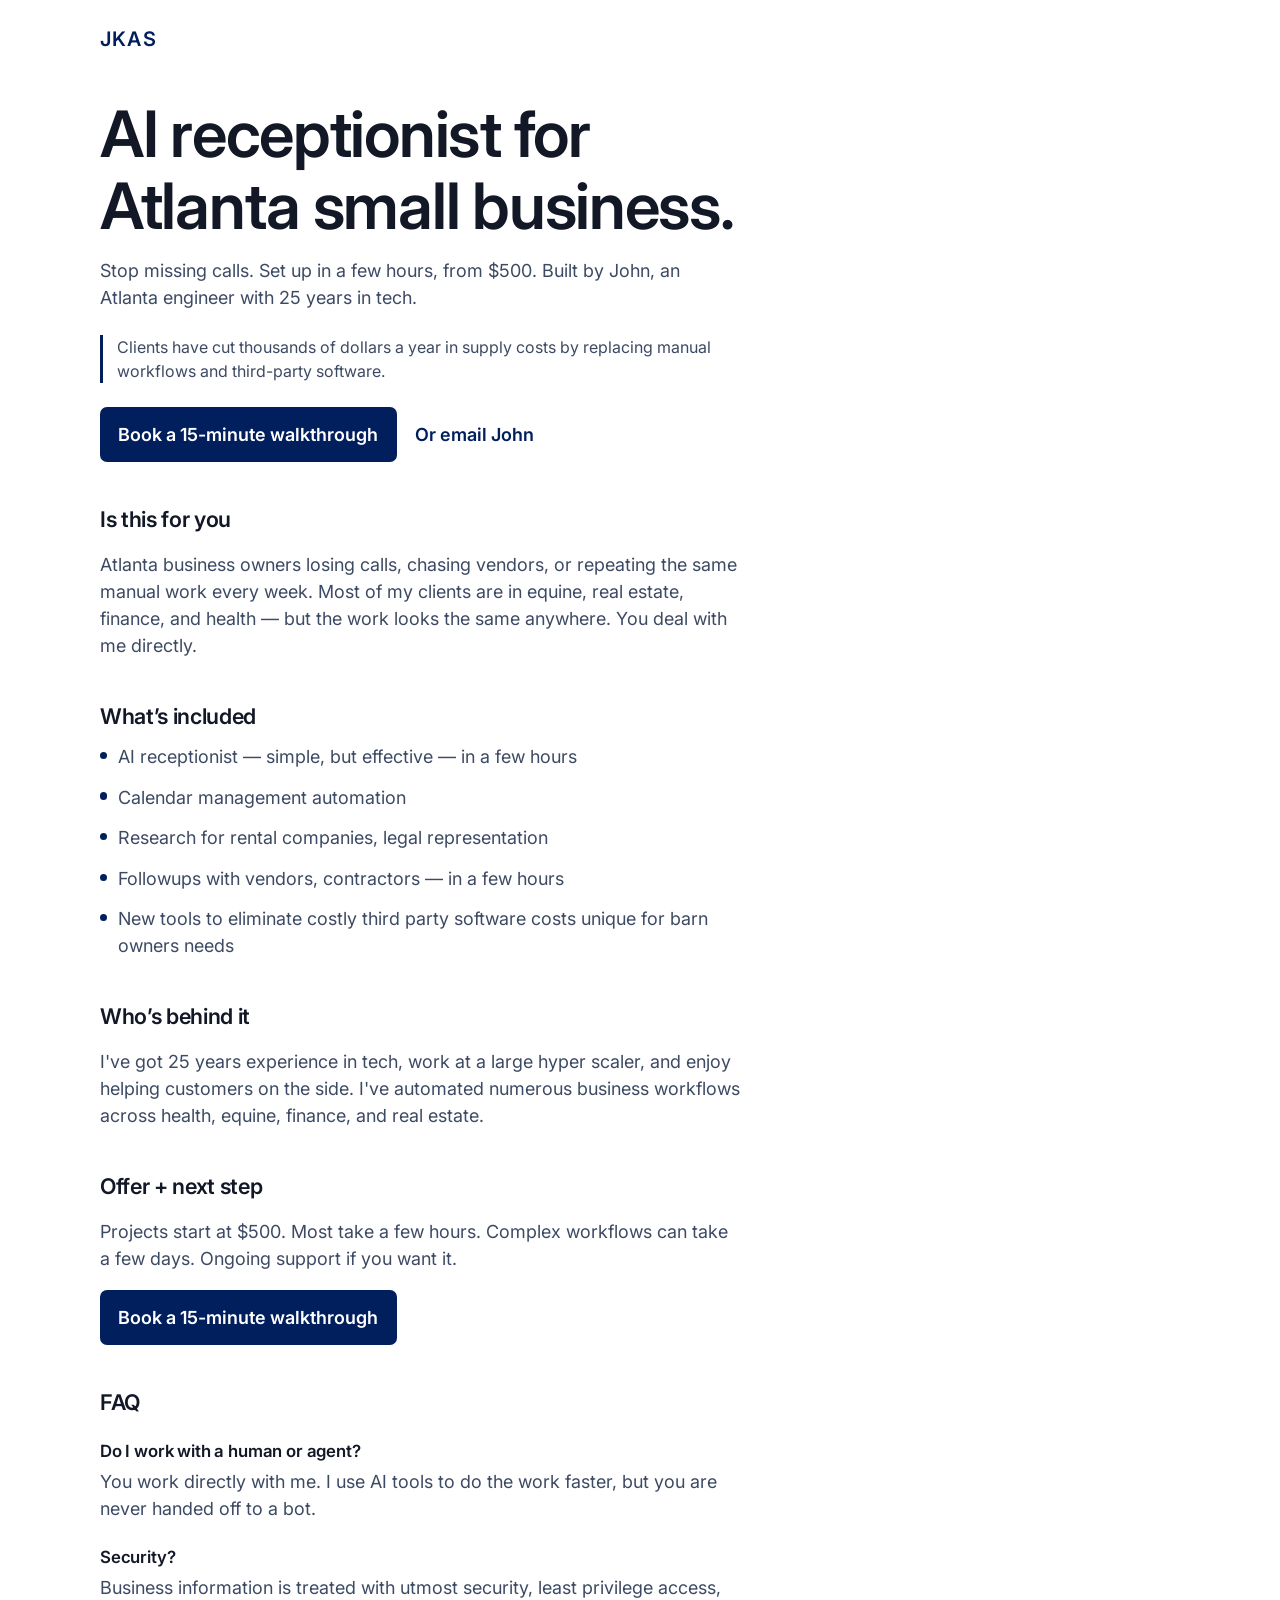
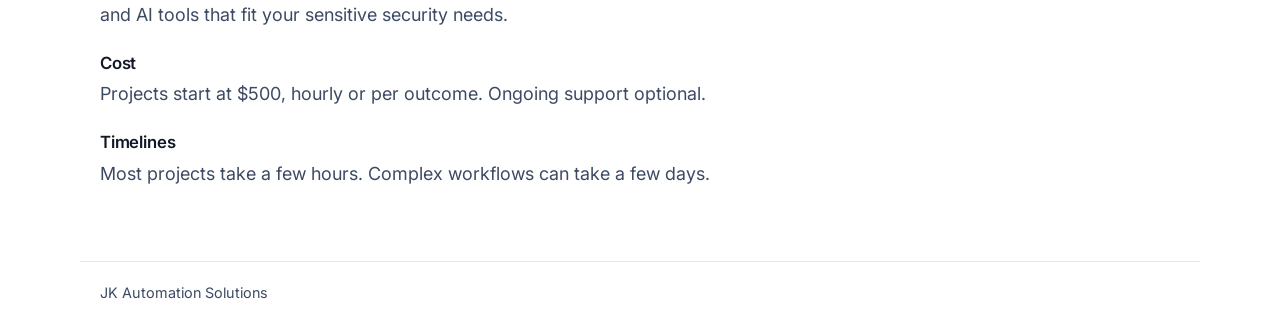
==== index.html @ fe2cad7c "Rewrite landing copy around AI receptionist for Atlanta Aligns the page with the Search - AI Recepti" ====
<!DOCTYPE html>
<html lang="en">
<head>
  <meta charset="utf-8">
  <meta name="viewport" content="width=device-width, initial-scale=1">
  <title>AI receptionist for Atlanta small business | JK Automation Solutions</title>
  <meta name="description" content="Stop missing calls. Set up in a few hours, from $500. Built by John, an Atlanta engineer with 25 years in tech.">
  <meta name="robots" content="index, follow">
  <link rel="canonical" href="https://www.jkautomationsolutions.com/">
  <meta property="og:type" content="website">
  <meta property="og:site_name" content="JK Automation Solutions">
  <meta property="og:title" content="AI receptionist for Atlanta small business | JK Automation Solutions">
  <meta property="og:description" content="Stop missing calls. Set up in a few hours, from $500. Built by John, an Atlanta engineer with 25 years in tech.">
  <meta property="og:url" content="https://www.jkautomationsolutions.com/">
  <meta name="twitter:card" content="summary">
  <meta name="twitter:title" content="AI receptionist for Atlanta small business | JK Automation Solutions">
  <meta name="twitter:description" content="Stop missing calls. Set up in a few hours, from $500. Built by John, an Atlanta engineer with 25 years in tech.">
  <link rel="icon" href="jkas.svg">
  <link rel="preconnect" href="https://fonts.googleapis.com">
  <link rel="preconnect" href="https://fonts.gstatic.com" crossorigin>
  <link href="https://fonts.googleapis.com/css2?family=Inter:wght@400;600&display=swap" rel="stylesheet">
  <script type="application/ld+json">
  {
    "@context": "https://schema.org",
    "@type": "ProfessionalService",
    "@id": "https://www.jkautomationsolutions.com/#business",
    "name": "JK Automation Solutions",
    "url": "https://www.jkautomationsolutions.com/",
    "email": "john@jkautomationsolutions.com",
    "description": "Stop missing calls. Set up in a few hours, from $500. Built by John, an Atlanta engineer with 25 years in tech.",
    "potentialAction": {
      "@type": "ReserveAction",
      "name": "Book a 15-minute walkthrough",
      "target": "https://www.jkautomationsolutions.com/book/"
    }
  }
  </script>
  <link rel="stylesheet" href="styles.css">
  <!-- Google tag (gtag.js) AW-18446712626 + G-NCH603HL9H -->
  <script async src="https://www.googletagmanager.com/gtag/js?id=AW-18446712626"></script>
  <script>
    window.dataLayer = window.dataLayer || [];
    function gtag(){dataLayer.push(arguments);}
    gtag('js', new Date());
    gtag('config', 'AW-18446712626');
    gtag('config', 'G-NCH603HL9H');
    // Page load only configs Ads + GA4. The booking conversion fires on
    // /book/ after the form is completed, never on a CTA click here.
  </script>
  <!-- Vercel Web Analytics -->
  <script>
    window.va = window.va || function () { (window.vaq = window.vaq || []).push(arguments); };
  </script>
  <script defer src="/_vercel/insights/script.js"></script>
</head>
<body>
  <header class="wrap">
    <a class="brand" href="/">JKAS</a>
  </header>

  <main class="wrap">
    <section class="hero">
      <h1>AI receptionist for Atlanta small business.</h1>
      <p class="lede">Stop missing calls. Set up in a few hours, from $500. Built by John, an Atlanta engineer with 25 years in tech.</p>
      <p class="proof">Clients have cut thousands of dollars a year in supply costs by replacing manual workflows and third-party software.</p>
      <p class="actions">
        <a class="btn" data-track="book_walkthrough" data-placement="hero" href="/book/">Book a 15-minute walkthrough</a>
        <a class="mail" data-track="email_john" data-placement="hero" href="mailto:john@jkautomationsolutions.com">Or email John</a>
      </p>
    </section>

    <section>
      <h2>Is this for you</h2>
      <p>Atlanta business owners losing calls, chasing vendors, or repeating the same manual work every week. Most of my clients are in equine, real estate, finance, and health — but the work looks the same anywhere. You deal with me directly.</p>
    </section>

    <section>
      <h2>What’s included</h2>
      <ul>
        <li>AI receptionist — simple, but effective — in a few hours</li>
        <li>Calendar management automation</li>
        <li>Research for rental companies, legal representation</li>
        <li>Followups with vendors, contractors — in a few hours</li>
        <li>New tools to eliminate costly third party software costs unique for barn owners needs</li>
      </ul>
    </section>

    <section>
      <h2>Who’s behind it</h2>
      <p>I've got 25 years experience in tech, work at a large hyper scaler, and enjoy helping customers on the side. I've automated numerous business workflows across health, equine, finance, and real estate.</p>
    </section>

    <section>
      <h2>Offer + next step</h2>
      <p>Projects start at $500. Most take a few hours. Complex workflows can take a few days. Ongoing support if you want it.</p>
      <p class="actions">
        <a class="btn" data-track="book_walkthrough" data-placement="bottom" href="/book/">Book a 15-minute walkthrough</a>
      </p>
    </section>

    <section class="faq">
      <h2>FAQ</h2>
      <h3>Do I work with a human or agent?</h3>
      <p>You work directly with me. I use AI tools to do the work faster, but you are never handed off to a bot.</p>
      <h3>Security?</h3>
      <p>Business information is treated with utmost security, least privilege access, and AI tools that fit your sensitive security needs.</p>
      <h3>Cost</h3>
      <p>Projects start at $500, hourly or per outcome. Ongoing support optional.</p>
      <h3>Timelines</h3>
      <p>Most projects take a few hours. Complex workflows can take a few days.</p>
    </section>
  </main>

  <footer class="wrap">
    <p>JK Automation Solutions</p>
  </footer>
  <script src="/track.js"></script>
</body>
</html>
---- styles.css ----
:root {
  --page: #ffffff;
  --ink: #121826;
  --muted: #3d4a63;
  --navy: #001f5c;
  --navy-hover: #00153d;
  --btn-radius: 7px;
  --measure: 40rem;
  --hero: 70rem;
}

* { box-sizing: border-box; }

html, body {
  margin: 0;
  background: var(--page);
  color: var(--ink);
}

body {
  font-family: Inter, system-ui, -apple-system, "Segoe UI", sans-serif;
  font-size: 18px;
  font-weight: 400;
  line-height: 1.5;
  min-height: 100vh;
}

.wrap {
  max-width: var(--hero);
  margin: 0 auto;
  padding: 0 1.25rem;
}

header.wrap {
  display: flex;
  align-items: center;
  padding-top: 1.5rem;
}

.brand {
  display: inline-block;
  color: var(--navy);
  text-decoration: none;
  font-weight: 600;
  font-size: 1.25rem;
  letter-spacing: 0.06em;
}

main.wrap {
  padding-bottom: 3.5rem;
}

main section {
  max-width: var(--measure);
}

h1, h2, h3 {
  font-weight: 600;
  font-style: normal;
  color: var(--ink);
  letter-spacing: -0.02em;
}

h1 {
  font-size: clamp(2rem, 6vw, 4rem);
  line-height: 1.12;
  margin: 2.75rem 0 1rem;
}

h2 {
  font-size: 1.35rem;
  line-height: 1.25;
  margin: 2.75rem 0 0.75rem;
  letter-spacing: -0.015em;
}

h3 {
  font-size: 1.05rem;
  line-height: 1.35;
  margin: 1.5rem 0 0.35rem;
  letter-spacing: -0.01em;
}

.lede, main p, li {
  color: var(--muted);
}

.lede {
  font-size: 1.125rem;
  margin: 0 0 1.5rem;
}

.actions {
  display: flex;
  flex-wrap: wrap;
  align-items: center;
  gap: 0.85rem 1.15rem;
  margin: 0 0 0.25rem;
}

.btn {
  display: inline-block;
  background: var(--navy);
  color: #fff;
  font-weight: 600;
  text-decoration: none;
  padding: 0.85rem 1.15rem;
  border-radius: var(--btn-radius);
}

.btn:hover { background: var(--navy-hover); }

.mail {
  color: var(--navy);
  text-decoration: none;
  font-weight: 600;
}

.mail:hover { text-decoration: underline; }

ul {
  margin: 0;
  padding: 0;
  list-style: none;
}

li {
  padding-left: 1.1rem;
  position: relative;
  margin: 0.85rem 0;
}

li::before {
  content: "";
  position: absolute;
  left: 0;
  top: 0.55rem;
  width: 0.45rem;
  height: 0.45rem;
  border-radius: 50%;
  background: var(--navy);
}

.faq h3 + p { margin-top: 0; }

.form {
  max-width: 28rem;
  margin: 0 0 1rem;
}

.field {
  margin: 0 0 1.15rem;
}

.field label {
  display: block;
  font-weight: 600;
  color: var(--ink);
  font-size: 0.95rem;
  margin: 0 0 0.35rem;
}

.field .opt {
  font-weight: 400;
  color: var(--muted);
}

.field input,
.field textarea {
  width: 100%;
  font: inherit;
  font-size: 1rem;
  color: var(--ink);
  background: var(--page);
  padding: 0.7rem 0.8rem;
  border: 1px solid rgba(18, 24, 38, 0.25);
  border-radius: var(--btn-radius);
}

.field textarea { resize: vertical; }

.field input:focus-visible,
.field textarea:focus-visible {
  outline: 2px solid var(--navy);
  outline-offset: 1px;
  border-color: var(--navy);
}

.field input[aria-invalid="true"] { border-color: #b3261e; }

.err {
  color: #b3261e;
  font-size: 0.875rem;
  margin: 0.35rem 0 0;
}

button.btn {
  font: inherit;
  font-weight: 600;
  border: 0;
  cursor: pointer;
}

button.btn:disabled {
  opacity: 0.7;
  cursor: default;
}

.fineprint {
  font-size: 0.875rem;
  margin: 0.9rem 0 0;
}

footer a.mail { font-weight: 400; }

a:focus-visible {
  outline: 2px solid var(--navy);
  outline-offset: 3px;
}

footer.wrap {
  border-top: 1px solid rgba(18, 24, 38, 0.1);
  padding: 1.25rem;
  color: var(--muted);
  font-size: 0.9rem;
}

footer p {
  max-width: var(--measure);
  margin: 0;
}

@media (max-width: 40rem) {
  .actions { align-items: stretch; flex-direction: column; }
  .btn { text-align: center; }
}

.proof {
  border-left: 3px solid var(--navy);
  padding-left: 0.9rem;
  margin: 0 0 1.5rem;
  font-size: 1rem;
}
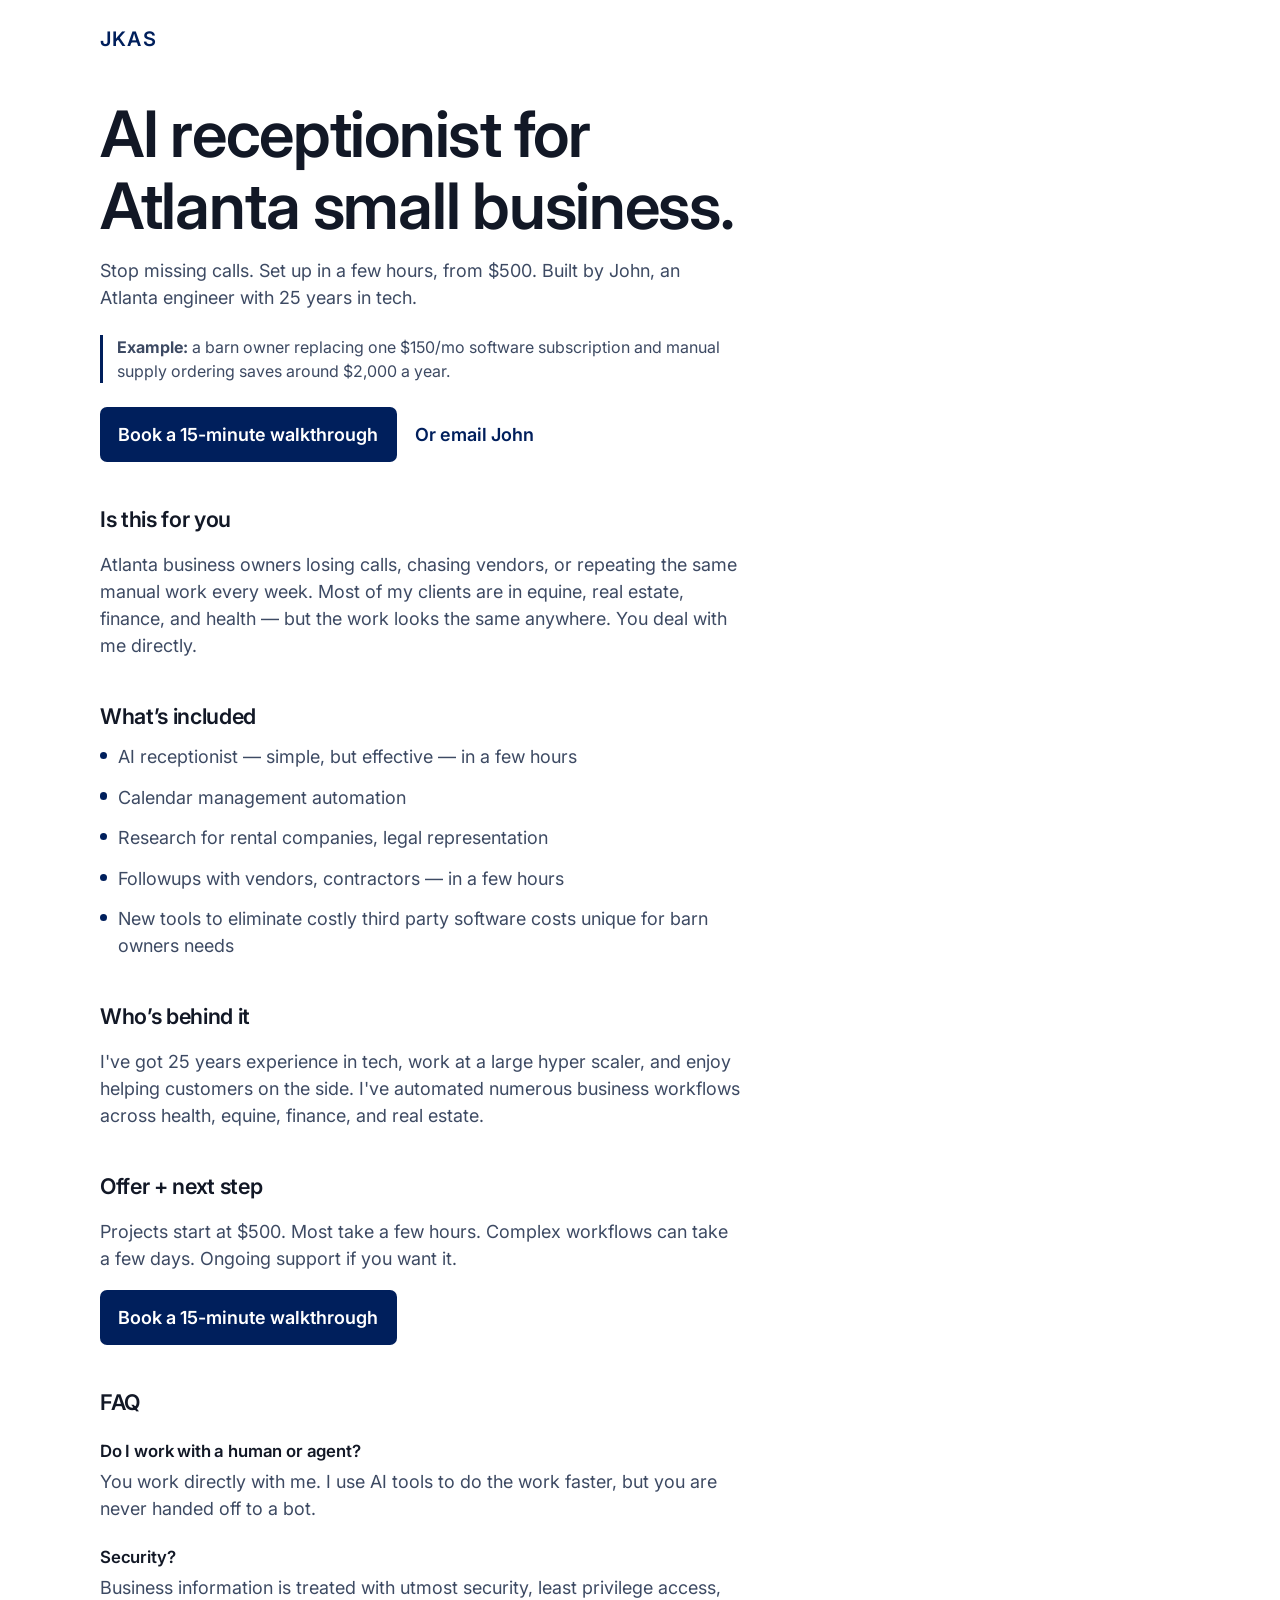
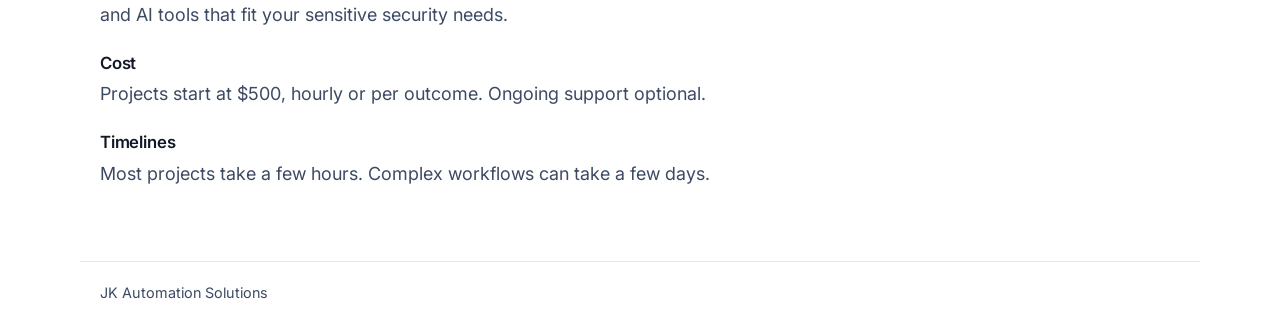
==== commit 072f1ee3: "Reframe the proof line as a labelled worked example The previous line asserted a client result we ha" ====
--- a/index.html
+++ b/index.html
@@ -62,7 +62,7 @@
     <section class="hero">
       <h1>AI receptionist for Atlanta small business.</h1>
       <p class="lede">Stop missing calls. Set up in a few hours, from $500. Built by John, an Atlanta engineer with 25 years in tech.</p>
-      <p class="proof">Clients have cut thousands of dollars a year in supply costs by replacing manual workflows and third-party software.</p>
+      <p class="proof"><strong>Example:</strong> a barn owner replacing one $150/mo software subscription and manual supply ordering saves around $2,000 a year.</p>
       <p class="actions">
         <a class="btn" data-track="book_walkthrough" data-placement="hero" href="/book/">Book a 15-minute walkthrough</a>
         <a class="mail" data-track="email_john" data-placement="hero" href="mailto:john@jkautomationsolutions.com">Or email John</a>
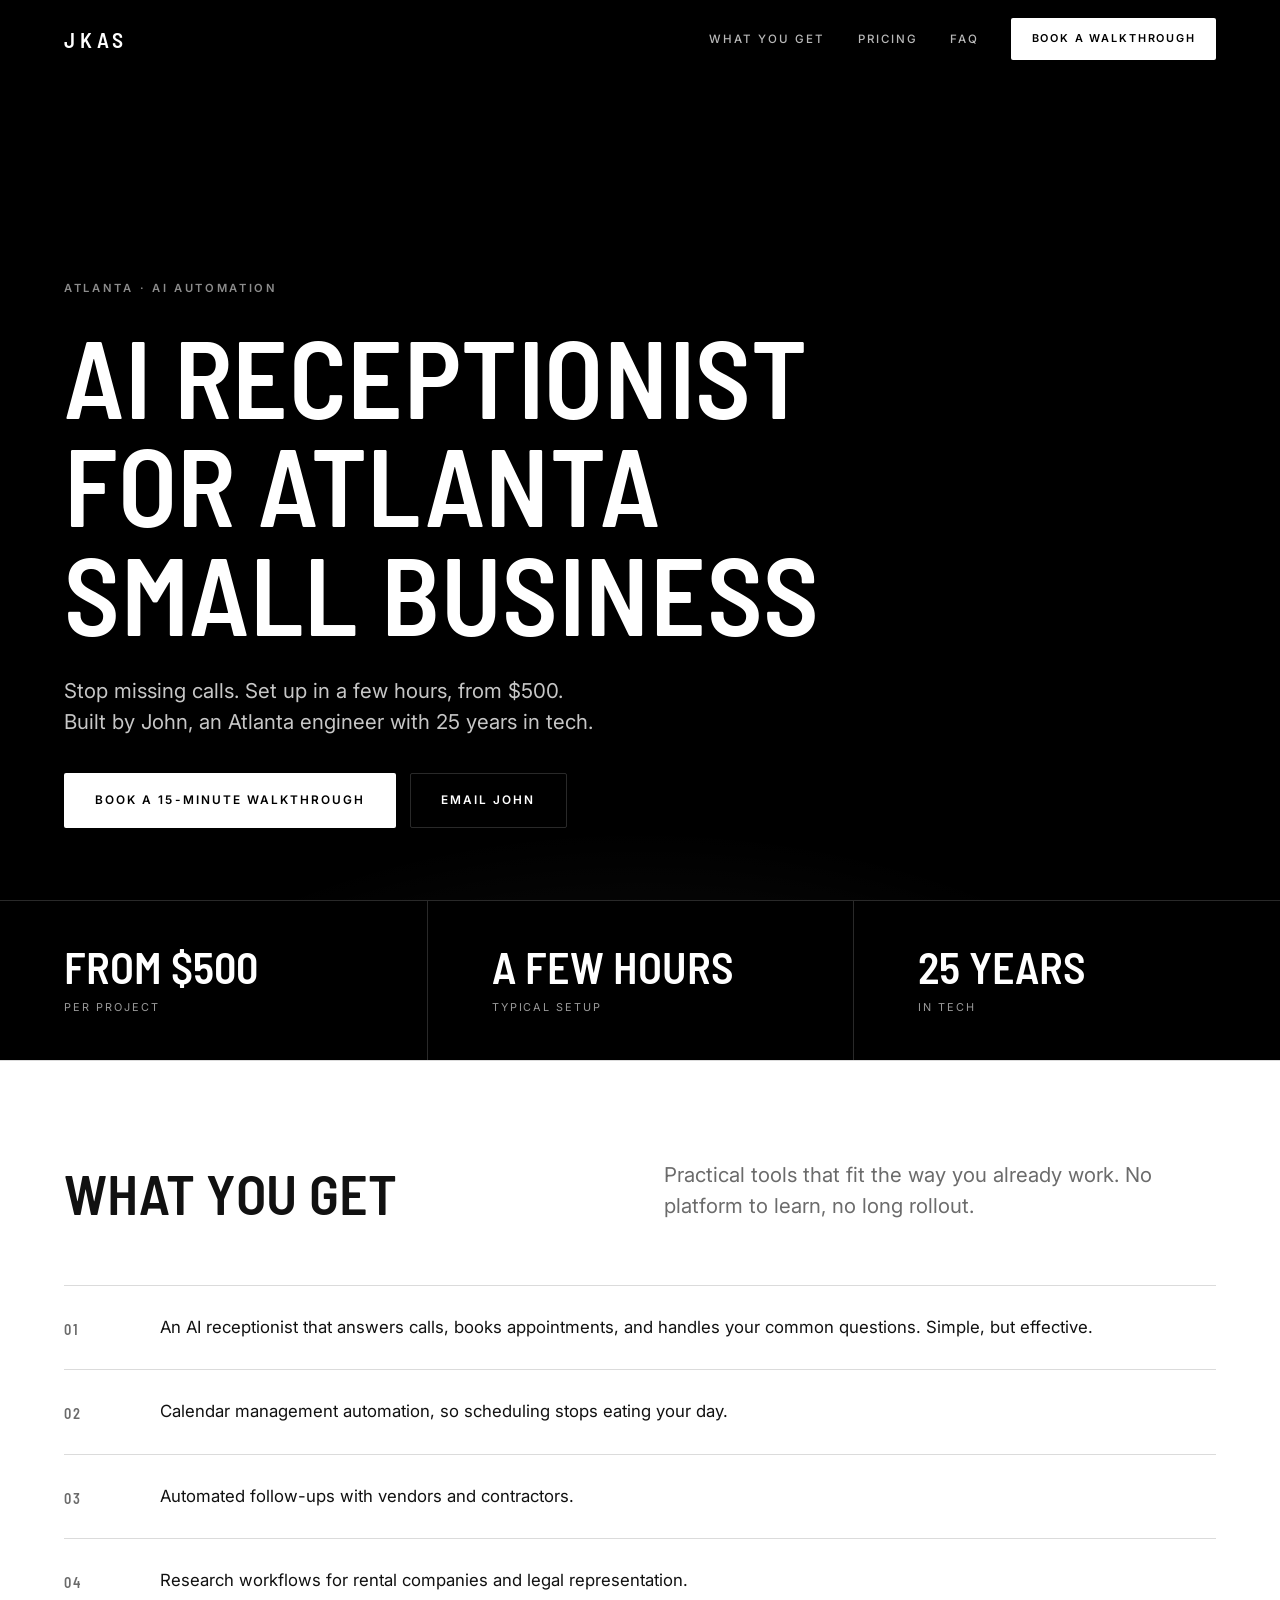
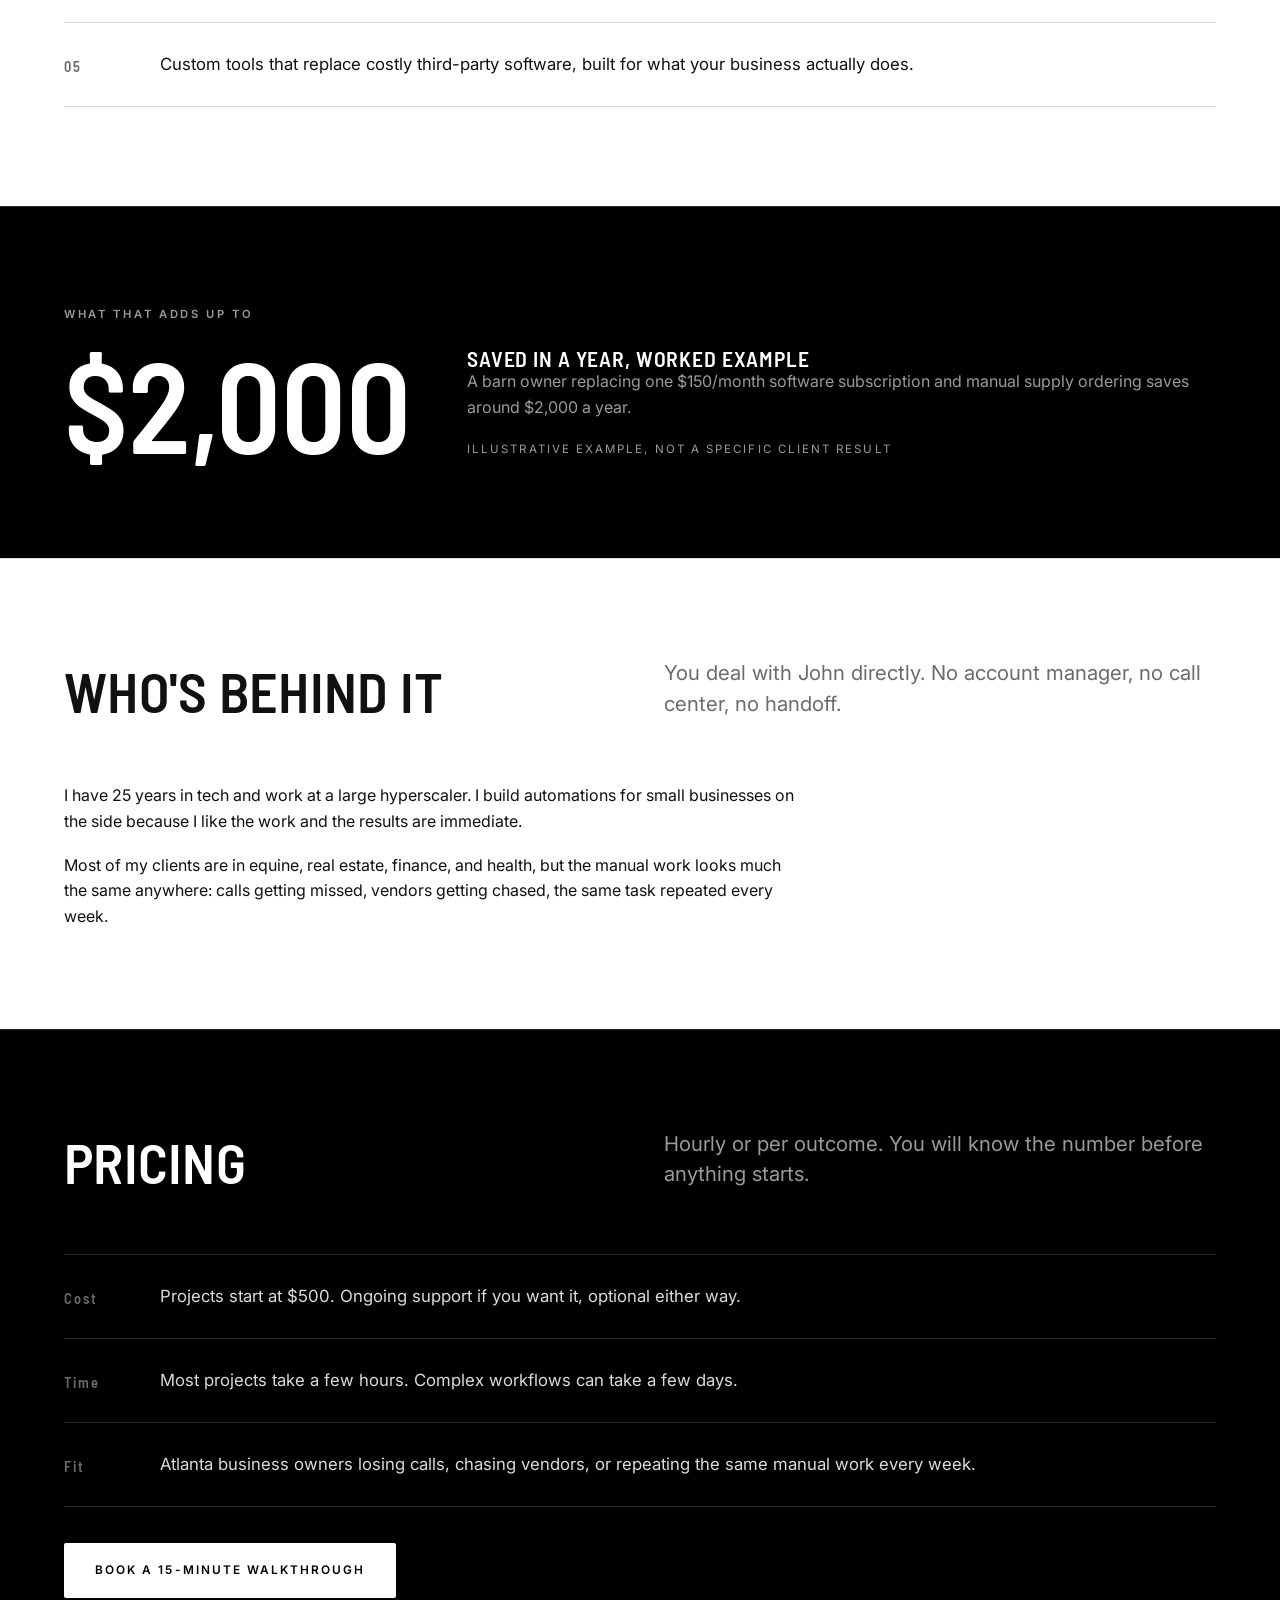
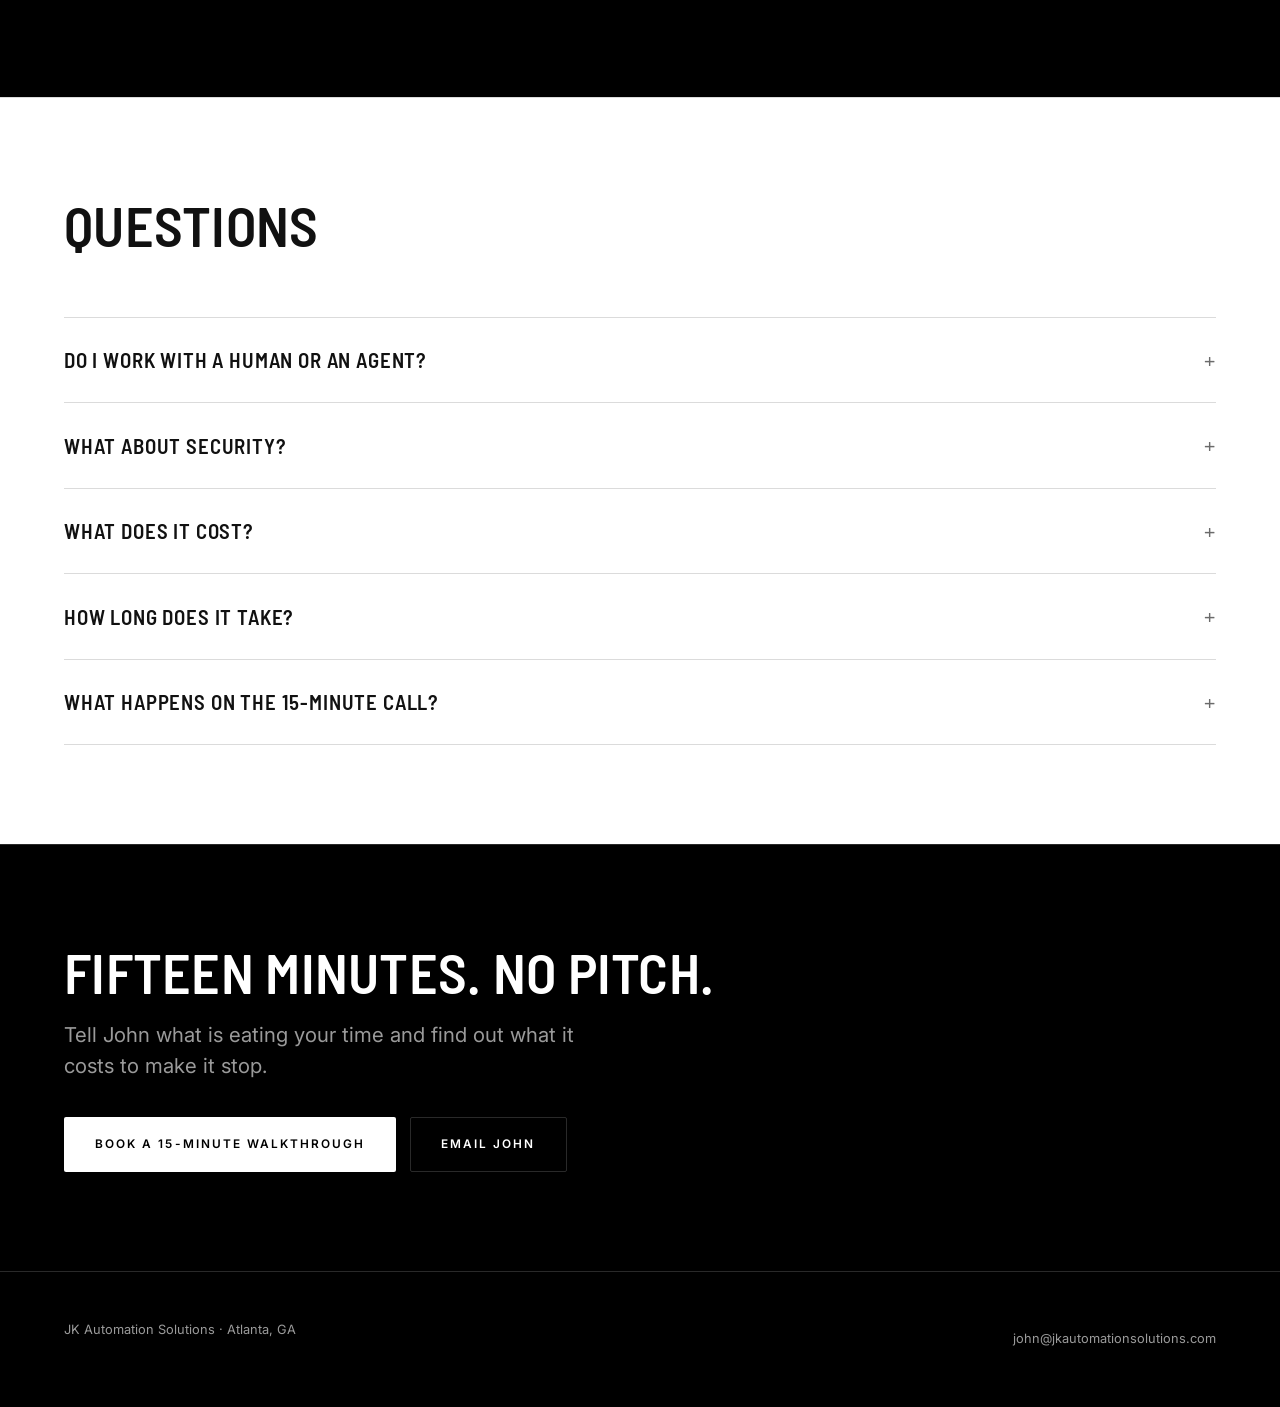
==== commit e3a42efc: "Rebuild the site as a monochrome, type-led landing page Replaces the plain document layout with a bl" ====
--- a/index.html
+++ b/index.html
@@ -6,19 +6,22 @@
   <title>AI receptionist for Atlanta small business | JK Automation Solutions</title>
   <meta name="description" content="Stop missing calls. Set up in a few hours, from $500. Built by John, an Atlanta engineer with 25 years in tech.">
   <meta name="robots" content="index, follow">
+  <meta name="theme-color" content="#000000">
   <link rel="canonical" href="https://www.jkautomationsolutions.com/">
   <meta property="og:type" content="website">
   <meta property="og:site_name" content="JK Automation Solutions">
   <meta property="og:title" content="AI receptionist for Atlanta small business | JK Automation Solutions">
   <meta property="og:description" content="Stop missing calls. Set up in a few hours, from $500. Built by John, an Atlanta engineer with 25 years in tech.">
   <meta property="og:url" content="https://www.jkautomationsolutions.com/">
-  <meta name="twitter:card" content="summary">
+  <meta property="og:image" content="https://www.jkautomationsolutions.com/og-lockup.png">
+  <meta name="twitter:card" content="summary_large_image">
   <meta name="twitter:title" content="AI receptionist for Atlanta small business | JK Automation Solutions">
   <meta name="twitter:description" content="Stop missing calls. Set up in a few hours, from $500. Built by John, an Atlanta engineer with 25 years in tech.">
-  <link rel="icon" href="jkas.svg">
+  <meta name="twitter:image" content="https://www.jkautomationsolutions.com/og-lockup.png">
+  <link rel="icon" href="/jkas.svg">
   <link rel="preconnect" href="https://fonts.googleapis.com">
   <link rel="preconnect" href="https://fonts.gstatic.com" crossorigin>
-  <link href="https://fonts.googleapis.com/css2?family=Inter:wght@400;600&display=swap" rel="stylesheet">
+  <link href="https://fonts.googleapis.com/css2?family=Barlow+Semi+Condensed:wght@500;600&family=Inter:wght@400;500;600&display=swap" rel="stylesheet">
   <script type="application/ld+json">
   {
     "@context": "https://schema.org",
@@ -27,7 +30,9 @@
     "name": "JK Automation Solutions",
     "url": "https://www.jkautomationsolutions.com/",
     "email": "john@jkautomationsolutions.com",
-    "description": "Stop missing calls. Set up in a few hours, from $500. Built by John, an Atlanta engineer with 25 years in tech.",
+    "description": "AI receptionist and workflow automation for Atlanta small business. Projects start at $500.",
+    "areaServed": { "@type": "City", "name": "Atlanta" },
+    "founder": { "@type": "Person", "name": "John" },
     "potentialAction": {
       "@type": "ReserveAction",
       "name": "Book a 15-minute walkthrough",
@@ -35,7 +40,7 @@
     }
   }
   </script>
-  <link rel="stylesheet" href="styles.css">
+  <link rel="stylesheet" href="/styles.css">
   <!-- Google tag (gtag.js) AW-18446712626 + G-NCH603HL9H -->
   <script async src="https://www.googletagmanager.com/gtag/js?id=AW-18446712626"></script>
   <script>
@@ -54,66 +59,197 @@
   <script defer src="/_vercel/insights/script.js"></script>
 </head>
 <body>
-  <header class="wrap">
+  <a class="skip" href="#main">Skip to content</a>
+
+  <header class="site-header" id="site-header">
     <a class="brand" href="/">JKAS</a>
+    <nav class="nav">
+      <a class="nav-link" href="#included">What you get</a>
+      <a class="nav-link" href="#pricing">Pricing</a>
+      <a class="nav-link" href="#faq">FAQ</a>
+      <a class="btn btn-solid btn-sm" data-track="book_walkthrough" data-placement="header" href="/book/">Book a walkthrough</a>
+    </nav>
   </header>
 
-  <main class="wrap">
+  <main id="main">
+
     <section class="hero">
-      <h1>AI receptionist for Atlanta small business.</h1>
-      <p class="lede">Stop missing calls. Set up in a few hours, from $500. Built by John, an Atlanta engineer with 25 years in tech.</p>
-      <p class="proof"><strong>Example:</strong> a barn owner replacing one $150/mo software subscription and manual supply ordering saves around $2,000 a year.</p>
-      <p class="actions">
-        <a class="btn" data-track="book_walkthrough" data-placement="hero" href="/book/">Book a 15-minute walkthrough</a>
-        <a class="mail" data-track="email_john" data-placement="hero" href="mailto:john@jkautomationsolutions.com">Or email John</a>
-      </p>
-    </section>
-
-    <section>
-      <h2>Is this for you</h2>
-      <p>Atlanta business owners losing calls, chasing vendors, or repeating the same manual work every week. Most of my clients are in equine, real estate, finance, and health — but the work looks the same anywhere. You deal with me directly.</p>
-    </section>
-
-    <section>
-      <h2>What’s included</h2>
-      <ul>
-        <li>AI receptionist — simple, but effective — in a few hours</li>
-        <li>Calendar management automation</li>
-        <li>Research for rental companies, legal representation</li>
-        <li>Followups with vendors, contractors — in a few hours</li>
-        <li>New tools to eliminate costly third party software costs unique for barn owners needs</li>
-      </ul>
-    </section>
-
-    <section>
-      <h2>Who’s behind it</h2>
-      <p>I've got 25 years experience in tech, work at a large hyper scaler, and enjoy helping customers on the side. I've automated numerous business workflows across health, equine, finance, and real estate.</p>
-    </section>
-
-    <section>
-      <h2>Offer + next step</h2>
-      <p>Projects start at $500. Most take a few hours. Complex workflows can take a few days. Ongoing support if you want it.</p>
-      <p class="actions">
-        <a class="btn" data-track="book_walkthrough" data-placement="bottom" href="/book/">Book a 15-minute walkthrough</a>
-      </p>
-    </section>
-
-    <section class="faq">
-      <h2>FAQ</h2>
-      <h3>Do I work with a human or agent?</h3>
-      <p>You work directly with me. I use AI tools to do the work faster, but you are never handed off to a bot.</p>
-      <h3>Security?</h3>
-      <p>Business information is treated with utmost security, least privilege access, and AI tools that fit your sensitive security needs.</p>
-      <h3>Cost</h3>
-      <p>Projects start at $500, hourly or per outcome. Ongoing support optional.</p>
-      <h3>Timelines</h3>
-      <p>Most projects take a few hours. Complex workflows can take a few days.</p>
-    </section>
+      <div class="wrap">
+        <p class="eyebrow">Atlanta &middot; AI automation</p>
+        <h1>AI receptionist for Atlanta small business</h1>
+        <p class="lede">Stop missing calls. Set up in a few hours, from $500. Built by John, an Atlanta engineer with 25 years in tech.</p>
+        <p class="actions">
+          <a class="btn btn-solid" data-track="book_walkthrough" data-placement="hero" href="/book/">Book a 15-minute walkthrough</a>
+          <a class="btn btn-ghost" data-track="email_john" data-placement="hero" href="mailto:john@jkautomationsolutions.com">Email John</a>
+        </p>
+      </div>
+    </section>
+
+    <div class="stats">
+      <div>
+        <span class="stat-num">From $500</span>
+        <p class="stat-label">Per project</p>
+      </div>
+      <div>
+        <span class="stat-num">A few hours</span>
+        <p class="stat-label">Typical setup</p>
+      </div>
+      <div>
+        <span class="stat-num">25 years</span>
+        <p class="stat-label">In tech</p>
+      </div>
+    </div>
+
+    <section id="included">
+      <div class="wrap">
+        <div class="section-head">
+          <h2>What you get</h2>
+          <p class="lede">Practical tools that fit the way you already work. No platform to learn, no long rollout.</p>
+        </div>
+        <ul class="items">
+          <li>
+            <span class="num">01</span>
+            <p class="body">An AI receptionist that answers calls, books appointments, and handles your common questions. Simple, but effective.</p>
+          </li>
+          <li>
+            <span class="num">02</span>
+            <p class="body">Calendar management automation, so scheduling stops eating your day.</p>
+          </li>
+          <li>
+            <span class="num">03</span>
+            <p class="body">Automated follow-ups with vendors and contractors.</p>
+          </li>
+          <li>
+            <span class="num">04</span>
+            <p class="body">Research workflows for rental companies and legal representation.</p>
+          </li>
+          <li>
+            <span class="num">05</span>
+            <p class="body">Custom tools that replace costly third-party software, built for what your business actually does.</p>
+          </li>
+        </ul>
+      </div>
+    </section>
+
+    <section class="dark">
+      <div class="wrap">
+        <p class="eyebrow">What that adds up to</p>
+        <div class="figure">
+          <span class="figure-num">$2,000</span>
+          <div>
+            <h3>Saved in a year, worked example</h3>
+            <p>A barn owner replacing one $150/month software subscription and manual supply ordering saves around $2,000 a year.</p>
+            <p class="figure-note">Illustrative example, not a specific client result</p>
+          </div>
+        </div>
+      </div>
+    </section>
+
+    <section id="who">
+      <div class="wrap">
+        <div class="section-head">
+          <h2>Who's behind it</h2>
+          <p class="lede">You deal with John directly. No account manager, no call center, no handoff.</p>
+        </div>
+        <div class="narrow">
+          <p>I have 25 years in tech and work at a large hyperscaler. I build automations for small businesses on the side because I like the work and the results are immediate.</p>
+          <p>Most of my clients are in equine, real estate, finance, and health, but the manual work looks much the same anywhere: calls getting missed, vendors getting chased, the same task repeated every week.</p>
+        </div>
+      </div>
+    </section>
+
+    <section class="dark" id="pricing">
+      <div class="wrap">
+        <div class="section-head">
+          <h2>Pricing</h2>
+          <p class="lede">Hourly or per outcome. You will know the number before anything starts.</p>
+        </div>
+        <ul class="items">
+          <li>
+            <span class="num">Cost</span>
+            <p class="body">Projects start at $500. Ongoing support if you want it, optional either way.</p>
+          </li>
+          <li>
+            <span class="num">Time</span>
+            <p class="body">Most projects take a few hours. Complex workflows can take a few days.</p>
+          </li>
+          <li>
+            <span class="num">Fit</span>
+            <p class="body">Atlanta business owners losing calls, chasing vendors, or repeating the same manual work every week.</p>
+          </li>
+        </ul>
+        <p class="actions">
+          <a class="btn btn-solid" data-track="book_walkthrough" data-placement="pricing" href="/book/">Book a 15-minute walkthrough</a>
+        </p>
+      </div>
+    </section>
+
+    <section id="faq">
+      <div class="wrap">
+        <div class="section-head">
+          <h2>Questions</h2>
+        </div>
+
+        <details class="faq-item">
+          <summary>Do I work with a human or an agent?</summary>
+          <p>You work directly with me. I use AI tools to do the work faster, but you are never handed off to a bot.</p>
+        </details>
+
+        <details class="faq-item">
+          <summary>What about security?</summary>
+          <p>Your business information is treated with least-privilege access and AI tools chosen to fit your sensitivity requirements. Nothing goes anywhere it does not need to.</p>
+        </details>
+
+        <details class="faq-item">
+          <summary>What does it cost?</summary>
+          <p>Projects start at $500, hourly or per outcome. Ongoing support optional.</p>
+        </details>
+
+        <details class="faq-item">
+          <summary>How long does it take?</summary>
+          <p>Most projects take a few hours. Complex workflows can take a few days.</p>
+        </details>
+
+        <details class="faq-item">
+          <summary>What happens on the 15-minute call?</summary>
+          <p>You tell me what is eating your time. I tell you whether I can automate it, roughly what it costs, and how long it takes. If it is not a fit, I will say so.</p>
+        </details>
+      </div>
+    </section>
+
+    <section class="dark">
+      <div class="wrap">
+        <div class="narrow">
+        <h2>Fifteen minutes. No pitch.</h2>
+        <p class="lede" style="margin-top:1.25rem">Tell John what is eating your time and find out what it costs to make it stop.</p>
+        <p class="actions">
+          <a class="btn btn-solid" data-track="book_walkthrough" data-placement="bottom" href="/book/">Book a 15-minute walkthrough</a>
+          <a class="btn btn-ghost" data-track="email_john" data-placement="bottom" href="mailto:john@jkautomationsolutions.com">Email John</a>
+        </p>
+        </div>
+      </div>
+    </section>
+
   </main>
 
-  <footer class="wrap">
-    <p>JK Automation Solutions</p>
+  <footer class="site-footer">
+    <div class="wrap">
+      <p>JK Automation Solutions &middot; Atlanta, GA</p>
+      <p><a href="mailto:john@jkautomationsolutions.com">john@jkautomationsolutions.com</a></p>
+    </div>
   </footer>
+
   <script src="/track.js"></script>
+  <script>
+    // Header only gets a background once it leaves the hero.
+    (function () {
+      var header = document.getElementById('site-header');
+      var toggle = function () {
+        header.classList.toggle('is-stuck', window.scrollY > 40);
+      };
+      toggle();
+      window.addEventListener('scroll', toggle, { passive: true });
+    })();
+  </script>
 </body>
 </html>
--- a/styles.css
+++ b/styles.css
@@ -1,243 +1,497 @@
+/* JK Automation Solutions — monochrome, high-contrast, type-led. */
+
 :root {
-  --page: #ffffff;
-  --ink: #121826;
-  --muted: #3d4a63;
-  --navy: #001f5c;
-  --navy-hover: #00153d;
-  --btn-radius: 7px;
-  --measure: 40rem;
-  --hero: 70rem;
+  --black: #000000;
+  --off-black: #0b0b0b;
+  --white: #ffffff;
+  --paper: #f4f4f4;
+  --ink: #111111;
+  --grey: #6b6b6b;
+  --grey-dim: #9a9a9a;
+  --line-dark: rgba(255, 255, 255, 0.16);
+  --line-light: rgba(0, 0, 0, 0.14);
+  --gutter: clamp(1.25rem, 5vw, 5rem);
+  --measure: 46rem;
+  --max: 84rem;
 }
 
 * { box-sizing: border-box; }
 
-html, body {
+[hidden] { display: none !important; }
+
+html {
+  scroll-behavior: smooth;
+  -webkit-text-size-adjust: 100%;
+}
+
+@media (prefers-reduced-motion: reduce) {
+  html { scroll-behavior: auto; }
+  *, *::before, *::after {
+    animation-duration: 0.001ms !important;
+    transition-duration: 0.001ms !important;
+  }
+}
+
+body {
   margin: 0;
-  background: var(--page);
+  background: var(--white);
   color: var(--ink);
-}
-
-body {
   font-family: Inter, system-ui, -apple-system, "Segoe UI", sans-serif;
-  font-size: 18px;
-  font-weight: 400;
+  font-size: 1rem;
+  line-height: 1.6;
+  -webkit-font-smoothing: antialiased;
+}
+
+/* ---------- Type ---------- */
+
+h1, h2, h3, .display {
+  font-family: "Barlow Semi Condensed", Inter, system-ui, sans-serif;
+  font-weight: 600;
+  text-transform: uppercase;
+  line-height: 1;
+  letter-spacing: 0.005em;
+  margin: 0;
+}
+
+h1 { font-size: clamp(2.75rem, 8.5vw, 7rem); }
+h2 { font-size: clamp(1.9rem, 4.5vw, 3.5rem); }
+h3 { font-size: clamp(1.1rem, 2vw, 1.35rem); letter-spacing: 0.04em; }
+
+p { margin: 0 0 1.15rem; }
+p:last-child { margin-bottom: 0; }
+
+.eyebrow {
+  font-size: 0.7rem;
+  font-weight: 600;
+  text-transform: uppercase;
+  letter-spacing: 0.24em;
+  color: var(--grey);
+  margin: 0 0 1.5rem;
+}
+
+.lede {
+  font-size: clamp(1.05rem, 1.6vw, 1.3rem);
   line-height: 1.5;
-  min-height: 100vh;
-}
+  max-width: 34rem;
+  color: var(--grey);
+}
+
+/* ---------- Layout ---------- */
 
 .wrap {
-  max-width: var(--hero);
+  width: 100%;
+  max-width: var(--max);
   margin: 0 auto;
-  padding: 0 1.25rem;
-}
-
-header.wrap {
-  display: flex;
-  align-items: center;
-  padding-top: 1.5rem;
+  padding-left: var(--gutter);
+  padding-right: var(--gutter);
+}
+
+section {
+  padding: clamp(4.5rem, 11vh, 9rem) 0;
+  border-top: 1px solid var(--line-light);
+}
+
+.dark {
+  background: var(--black);
+  color: var(--white);
+  border-top-color: var(--line-dark);
+}
+
+.dark h1, .dark h2, .dark h3 { color: var(--white); }
+.dark .eyebrow, .dark .lede, .dark p { color: var(--grey-dim); }
+
+.narrow { max-width: var(--measure); }
+.wrap > .narrow { margin-left: 0; }
+
+/* ---------- Header ---------- */
+
+.site-header {
+  position: fixed;
+  inset: 0 0 auto;
+  z-index: 50;
+  display: flex;
+  align-items: center;
+  justify-content: space-between;
+  gap: 1rem;
+  padding: 1.1rem var(--gutter);
+  background: transparent;
+  transition: background 0.25s ease, border-color 0.25s ease;
+  border-bottom: 1px solid transparent;
+}
+
+.site-header.is-stuck {
+  background: rgba(0, 0, 0, 0.92);
+  backdrop-filter: blur(8px);
+  border-bottom-color: var(--line-dark);
 }
 
 .brand {
-  display: inline-block;
-  color: var(--navy);
+  font-family: "Barlow Semi Condensed", Inter, sans-serif;
+  font-size: 1.35rem;
+  font-weight: 600;
+  letter-spacing: 0.22em;
+  text-transform: uppercase;
+  color: var(--white);
   text-decoration: none;
-  font-weight: 600;
-  font-size: 1.25rem;
-  letter-spacing: 0.06em;
-}
-
-main.wrap {
-  padding-bottom: 3.5rem;
-}
-
-main section {
-  max-width: var(--measure);
-}
-
-h1, h2, h3 {
-  font-weight: 600;
-  font-style: normal;
-  color: var(--ink);
-  letter-spacing: -0.02em;
-}
-
-h1 {
-  font-size: clamp(2rem, 6vw, 4rem);
-  line-height: 1.12;
-  margin: 2.75rem 0 1rem;
-}
-
-h2 {
-  font-size: 1.35rem;
-  line-height: 1.25;
-  margin: 2.75rem 0 0.75rem;
-  letter-spacing: -0.015em;
-}
-
-h3 {
-  font-size: 1.05rem;
-  line-height: 1.35;
-  margin: 1.5rem 0 0.35rem;
-  letter-spacing: -0.01em;
-}
-
-.lede, main p, li {
-  color: var(--muted);
-}
-
-.lede {
-  font-size: 1.125rem;
-  margin: 0 0 1.5rem;
-}
+}
+
+.nav {
+  display: flex;
+  align-items: center;
+  gap: clamp(1rem, 2.5vw, 2.25rem);
+}
+
+.nav .nav-link {
+  font-size: 0.72rem;
+  font-weight: 500;
+  letter-spacing: 0.18em;
+  text-transform: uppercase;
+  color: rgba(255, 255, 255, 0.72);
+  text-decoration: none;
+}
+
+.nav .nav-link:hover { color: var(--white); }
+
+@media (max-width: 52rem) {
+  .nav .nav-link { display: none; }
+}
+
+/* ---------- Buttons ---------- */
+
+.btn {
+  display: inline-flex;
+  align-items: center;
+  justify-content: center;
+  gap: 0.6rem;
+  font-family: inherit;
+  font-size: 0.74rem;
+  font-weight: 600;
+  letter-spacing: 0.17em;
+  text-transform: uppercase;
+  text-decoration: none;
+  padding: 1.05rem 1.9rem;
+  border: 1px solid transparent;
+  border-radius: 2px;
+  cursor: pointer;
+  transition: background 0.18s ease, color 0.18s ease, border-color 0.18s ease;
+}
+
+.btn-solid { background: var(--white); color: var(--black); }
+.btn-solid:hover { background: var(--grey-dim); }
+
+.btn-ghost { background: transparent; color: var(--white); border-color: var(--line-dark); }
+.btn-ghost:hover { border-color: var(--white); }
+
+.on-light .btn-solid { background: var(--black); color: var(--white); }
+.on-light .btn-solid:hover { background: #2a2a2a; }
+.on-light .btn-ghost { color: var(--black); border-color: var(--line-light); }
+.on-light .btn-ghost:hover { border-color: var(--black); }
+
+.btn-sm { padding: 0.72rem 1.2rem; font-size: 0.68rem; }
+.btn:disabled { opacity: 0.55; cursor: default; }
 
 .actions {
   display: flex;
   flex-wrap: wrap;
-  align-items: center;
-  gap: 0.85rem 1.15rem;
-  margin: 0 0 0.25rem;
-}
-
-.btn {
-  display: inline-block;
-  background: var(--navy);
-  color: #fff;
-  font-weight: 600;
-  text-decoration: none;
-  padding: 0.85rem 1.15rem;
-  border-radius: var(--btn-radius);
-}
-
-.btn:hover { background: var(--navy-hover); }
-
-.mail {
-  color: var(--navy);
-  text-decoration: none;
-  font-weight: 600;
-}
-
-.mail:hover { text-decoration: underline; }
-
-ul {
+  gap: 0.85rem;
+  margin: 2.25rem 0 0;
+}
+
+@media (max-width: 30rem) {
+  .actions { flex-direction: column; align-items: stretch; }
+}
+
+/* ---------- Hero ---------- */
+
+.hero {
+  position: relative;
+  display: flex;
+  align-items: flex-end;
+  min-height: 100svh;
+  padding: 8rem 0 clamp(3rem, 8vh, 6rem);
+  background: var(--black);
+  color: var(--white);
+  border-top: 0;
+  overflow: hidden;
+}
+
+/* A faint horizon glow keeps the black from reading as a dead flat field. */
+.hero::after {
+  content: "";
+  position: absolute;
+  inset: auto -20% -55% -20%;
+  height: 90%;
+  background: radial-gradient(60% 100% at 50% 100%, rgba(255, 255, 255, 0.14), transparent 70%);
+  pointer-events: none;
+}
+
+.hero .wrap { position: relative; z-index: 1; }
+.hero h1 { max-width: 16ch; margin-bottom: 1.75rem; }
+.hero .lede { color: rgba(255, 255, 255, 0.78); }
+.hero .eyebrow { color: rgba(255, 255, 255, 0.55); }
+
+/* ---------- Stat band ---------- */
+
+.stats {
+  display: grid;
+  grid-template-columns: repeat(3, 1fr);
+  border-top: 1px solid var(--line-dark);
+  background: var(--black);
+}
+
+.stats > div {
+  padding: clamp(1.75rem, 4vw, 2.75rem) var(--gutter);
+  border-left: 1px solid var(--line-dark);
+}
+
+.stats > div:first-child { border-left: 0; }
+
+.stat-num {
+  font-family: "Barlow Semi Condensed", Inter, sans-serif;
+  font-size: clamp(1.6rem, 4vw, 2.75rem);
+  font-weight: 600;
+  text-transform: uppercase;
+  line-height: 1;
+  color: var(--white);
+  display: block;
+}
+
+.stat-label {
+  font-size: 0.68rem;
+  letter-spacing: 0.18em;
+  text-transform: uppercase;
+  color: var(--grey-dim);
+  margin: 0.6rem 0 0;
+}
+
+@media (max-width: 40rem) {
+  .stats { grid-template-columns: 1fr; }
+  .stats > div { border-left: 0; border-top: 1px solid var(--line-dark); }
+  .stats > div:first-child { border-top: 0; }
+}
+
+/* ---------- Section head ---------- */
+
+.section-head {
+  display: grid;
+  grid-template-columns: minmax(0, 1fr);
+  gap: 1.25rem;
+  margin-bottom: clamp(2.5rem, 5vw, 4rem);
+}
+
+@media (min-width: 60rem) {
+  .section-head {
+    grid-template-columns: minmax(0, 1fr) minmax(0, 1fr);
+    align-items: end;
+    gap: 3rem;
+  }
+  .section-head .lede { margin: 0; }
+}
+
+/* ---------- Numbered list ---------- */
+
+.items {
+  display: grid;
+  gap: 0;
   margin: 0;
   padding: 0;
   list-style: none;
 }
 
-li {
-  padding-left: 1.1rem;
-  position: relative;
-  margin: 0.85rem 0;
-}
-
-li::before {
-  content: "";
-  position: absolute;
-  left: 0;
-  top: 0.55rem;
-  width: 0.45rem;
-  height: 0.45rem;
-  border-radius: 50%;
-  background: var(--navy);
-}
-
-.faq h3 + p { margin-top: 0; }
-
-.form {
-  max-width: 28rem;
-  margin: 0 0 1rem;
-}
-
-.field {
-  margin: 0 0 1.15rem;
-}
+.items li {
+  display: grid;
+  grid-template-columns: 4.5rem minmax(0, 1fr);
+  gap: 1.5rem;
+  padding: 1.75rem 0;
+  border-top: 1px solid var(--line-light);
+}
+
+.dark .items li { border-top-color: var(--line-dark); }
+.items li:last-child { border-bottom: 1px solid var(--line-light); }
+.dark .items li:last-child { border-bottom-color: var(--line-dark); }
+
+.items .num {
+  font-family: "Barlow Semi Condensed", Inter, sans-serif;
+  font-size: 0.9rem;
+  font-weight: 600;
+  letter-spacing: 0.14em;
+  color: var(--grey);
+  padding-top: 0.25rem;
+}
+
+.items .body { margin: 0; color: var(--ink); font-size: 1.05rem; }
+.dark .items .body { color: rgba(255, 255, 255, 0.86); }
+
+@media (max-width: 34rem) {
+  .items li { grid-template-columns: 1fr; gap: 0.4rem; }
+}
+
+/* ---------- Figure callout ---------- */
+
+.figure {
+  display: grid;
+  gap: 1.5rem;
+  align-items: center;
+}
+
+@media (min-width: 60rem) {
+  .figure { grid-template-columns: auto minmax(0, 1fr); gap: 3.5rem; }
+}
+
+.figure-num {
+  font-family: "Barlow Semi Condensed", Inter, sans-serif;
+  font-size: clamp(3.5rem, 12vw, 8rem);
+  font-weight: 600;
+  line-height: 0.85;
+  color: var(--white);
+  white-space: nowrap;
+}
+
+.figure-note {
+  font-size: 0.72rem;
+  letter-spacing: 0.18em;
+  text-transform: uppercase;
+  color: var(--grey);
+  margin: 1.25rem 0 0;
+}
+
+/* ---------- FAQ ---------- */
+
+.faq-item {
+  border-top: 1px solid var(--line-light);
+}
+
+.faq-item:last-of-type { border-bottom: 1px solid var(--line-light); }
+
+.faq-item summary {
+  display: flex;
+  align-items: center;
+  justify-content: space-between;
+  gap: 1.5rem;
+  padding: 1.6rem 0;
+  cursor: pointer;
+  list-style: none;
+  font-family: "Barlow Semi Condensed", Inter, sans-serif;
+  font-size: clamp(1.05rem, 2vw, 1.3rem);
+  font-weight: 600;
+  text-transform: uppercase;
+  letter-spacing: 0.04em;
+}
+
+.faq-item summary::-webkit-details-marker { display: none; }
+
+.faq-item summary::after {
+  content: "+";
+  font-size: 1.5rem;
+  font-weight: 400;
+  color: var(--grey);
+  line-height: 1;
+  flex: none;
+}
+
+.faq-item[open] summary::after { content: "\2212"; }
+.faq-item > p { padding: 0 0 1.6rem; max-width: var(--measure); color: var(--grey); }
+
+/* ---------- Form ---------- */
+
+.form { max-width: 30rem; }
+.field { margin: 0 0 1.5rem; }
 
 .field label {
   display: block;
-  font-weight: 600;
-  color: var(--ink);
-  font-size: 0.95rem;
-  margin: 0 0 0.35rem;
-}
-
-.field .opt {
-  font-weight: 400;
-  color: var(--muted);
-}
+  font-size: 0.7rem;
+  font-weight: 600;
+  letter-spacing: 0.18em;
+  text-transform: uppercase;
+  color: var(--white);
+  margin: 0 0 0.6rem;
+}
+
+.field .opt { color: var(--grey); letter-spacing: 0.1em; }
 
 .field input,
 .field textarea {
   width: 100%;
   font: inherit;
   font-size: 1rem;
-  color: var(--ink);
-  background: var(--page);
-  padding: 0.7rem 0.8rem;
-  border: 1px solid rgba(18, 24, 38, 0.25);
-  border-radius: var(--btn-radius);
-}
-
-.field textarea { resize: vertical; }
-
-.field input:focus-visible,
-.field textarea:focus-visible {
-  outline: 2px solid var(--navy);
-  outline-offset: 1px;
-  border-color: var(--navy);
-}
-
-.field input[aria-invalid="true"] { border-color: #b3261e; }
+  color: var(--white);
+  background: transparent;
+  padding: 0.85rem 0;
+  border: 0;
+  border-bottom: 1px solid var(--line-dark);
+  border-radius: 0;
+  transition: border-color 0.18s ease;
+}
+
+.field textarea { resize: vertical; padding-top: 0.6rem; }
+.field input::placeholder,
+.field textarea::placeholder { color: #5e5e5e; }
+
+.field input:focus,
+.field textarea:focus {
+  outline: none;
+  border-bottom-color: var(--white);
+}
+
+.field input[aria-invalid="true"],
+.field textarea[aria-invalid="true"] { border-bottom-color: #ff6b6b; }
 
 .err {
-  color: #b3261e;
-  font-size: 0.875rem;
-  margin: 0.35rem 0 0;
-}
-
-button.btn {
-  font: inherit;
-  font-weight: 600;
-  border: 0;
-  cursor: pointer;
-}
-
-button.btn:disabled {
-  opacity: 0.7;
-  cursor: default;
+  color: #ff8a8a;
+  font-size: 0.85rem;
+  margin: 0.5rem 0 0;
 }
 
 .fineprint {
-  font-size: 0.875rem;
-  margin: 0.9rem 0 0;
-}
-
-footer a.mail { font-weight: 400; }
-
-a:focus-visible {
-  outline: 2px solid var(--navy);
+  font-size: 0.85rem;
+  color: var(--grey);
+  margin: 1.5rem 0 0;
+  max-width: 30rem;
+}
+
+/* ---------- Footer ---------- */
+
+.site-footer {
+  background: var(--black);
+  color: var(--grey-dim);
+  border-top: 1px solid var(--line-dark);
+  padding: 3rem 0;
+  font-size: 0.8rem;
+}
+
+.site-footer .wrap {
+  display: flex;
+  flex-wrap: wrap;
+  gap: 1rem 2rem;
+  justify-content: space-between;
+  align-items: center;
+}
+
+.site-footer a { color: var(--grey-dim); text-decoration: none; }
+.site-footer a:hover { color: var(--white); }
+
+/* ---------- Focus ---------- */
+
+a:focus-visible,
+button:focus-visible,
+summary:focus-visible,
+input:focus-visible,
+textarea:focus-visible {
+  outline: 2px solid currentColor;
   outline-offset: 3px;
 }
 
-footer.wrap {
-  border-top: 1px solid rgba(18, 24, 38, 0.1);
-  padding: 1.25rem;
-  color: var(--muted);
-  font-size: 0.9rem;
-}
-
-footer p {
-  max-width: var(--measure);
-  margin: 0;
-}
-
-@media (max-width: 40rem) {
-  .actions { align-items: stretch; flex-direction: column; }
-  .btn { text-align: center; }
-}
-
-.proof {
-  border-left: 3px solid var(--navy);
-  padding-left: 0.9rem;
-  margin: 0 0 1.5rem;
-  font-size: 1rem;
-}
+.skip {
+  position: absolute;
+  left: -9999px;
+}
+
+.skip:focus {
+  left: var(--gutter);
+  top: 0.75rem;
+  z-index: 100;
+  background: var(--white);
+  color: var(--black);
+  padding: 0.75rem 1rem;
+  border-radius: 2px;
+}
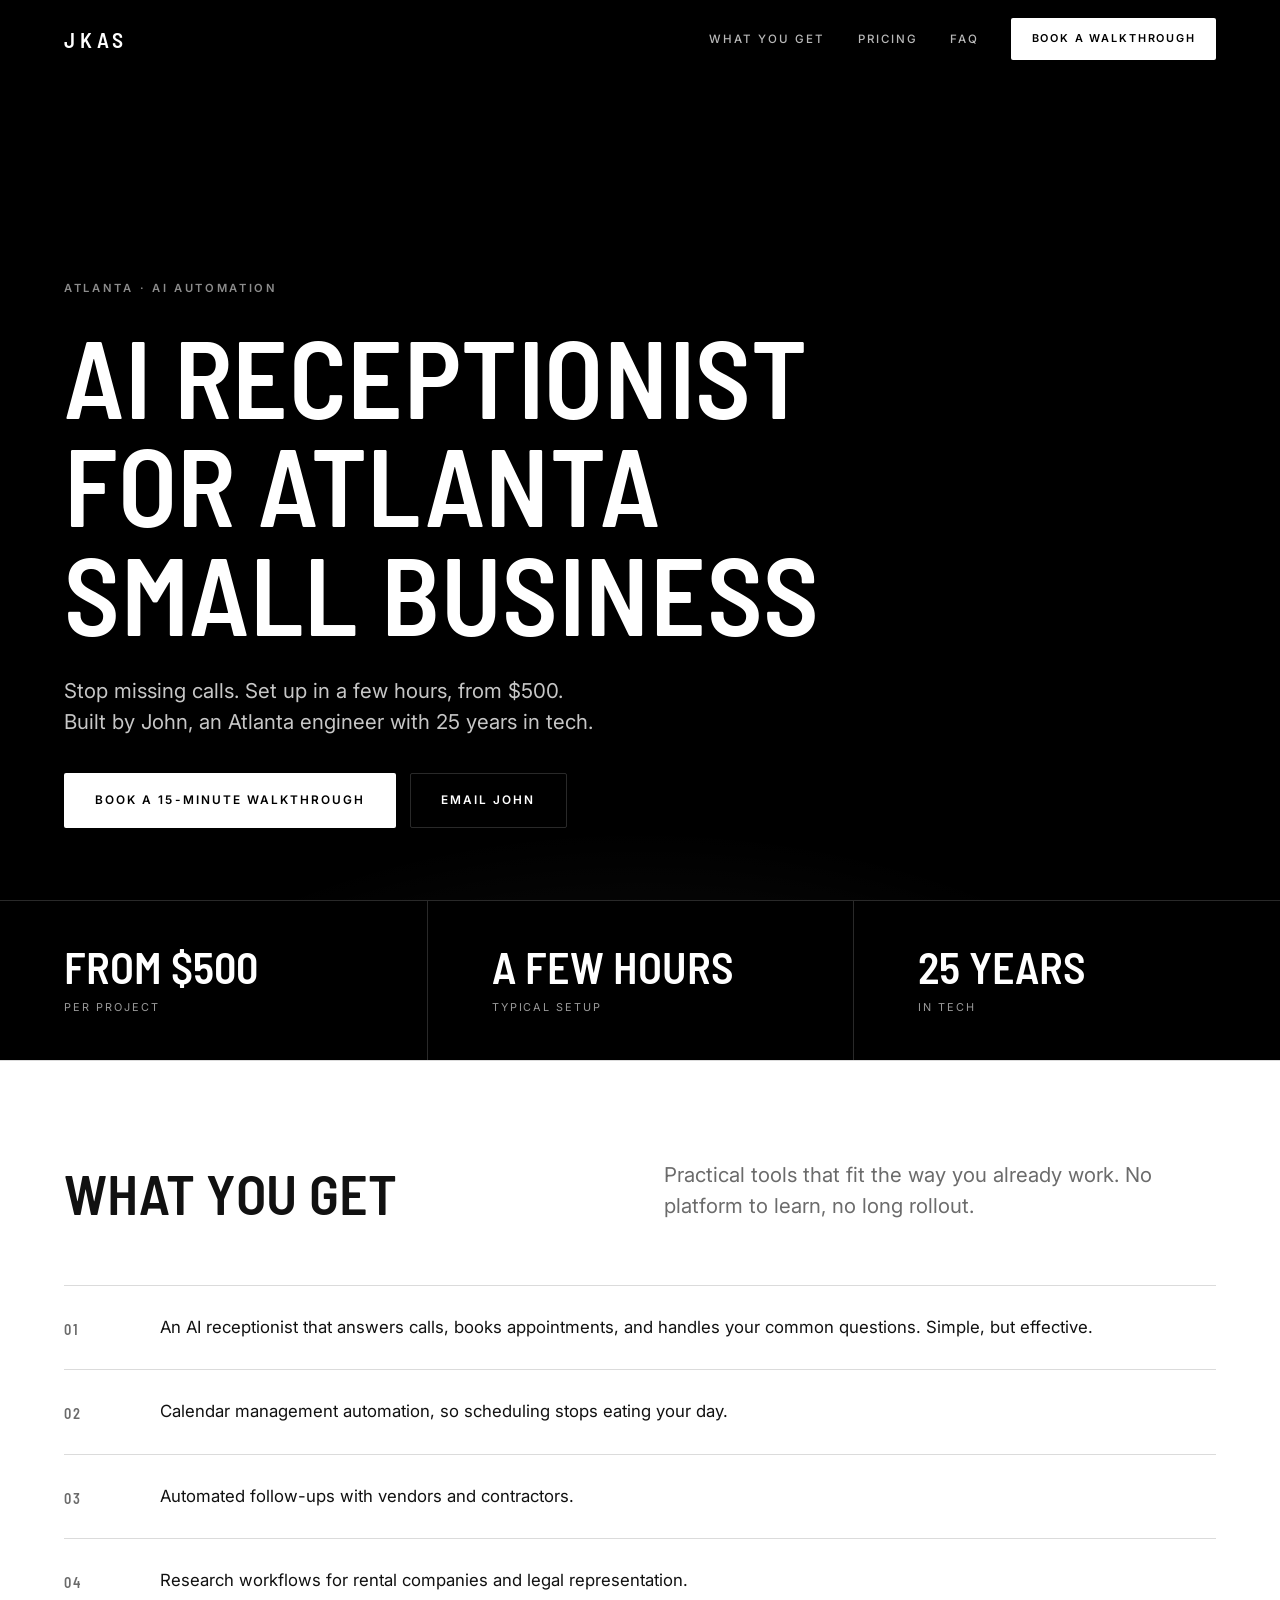
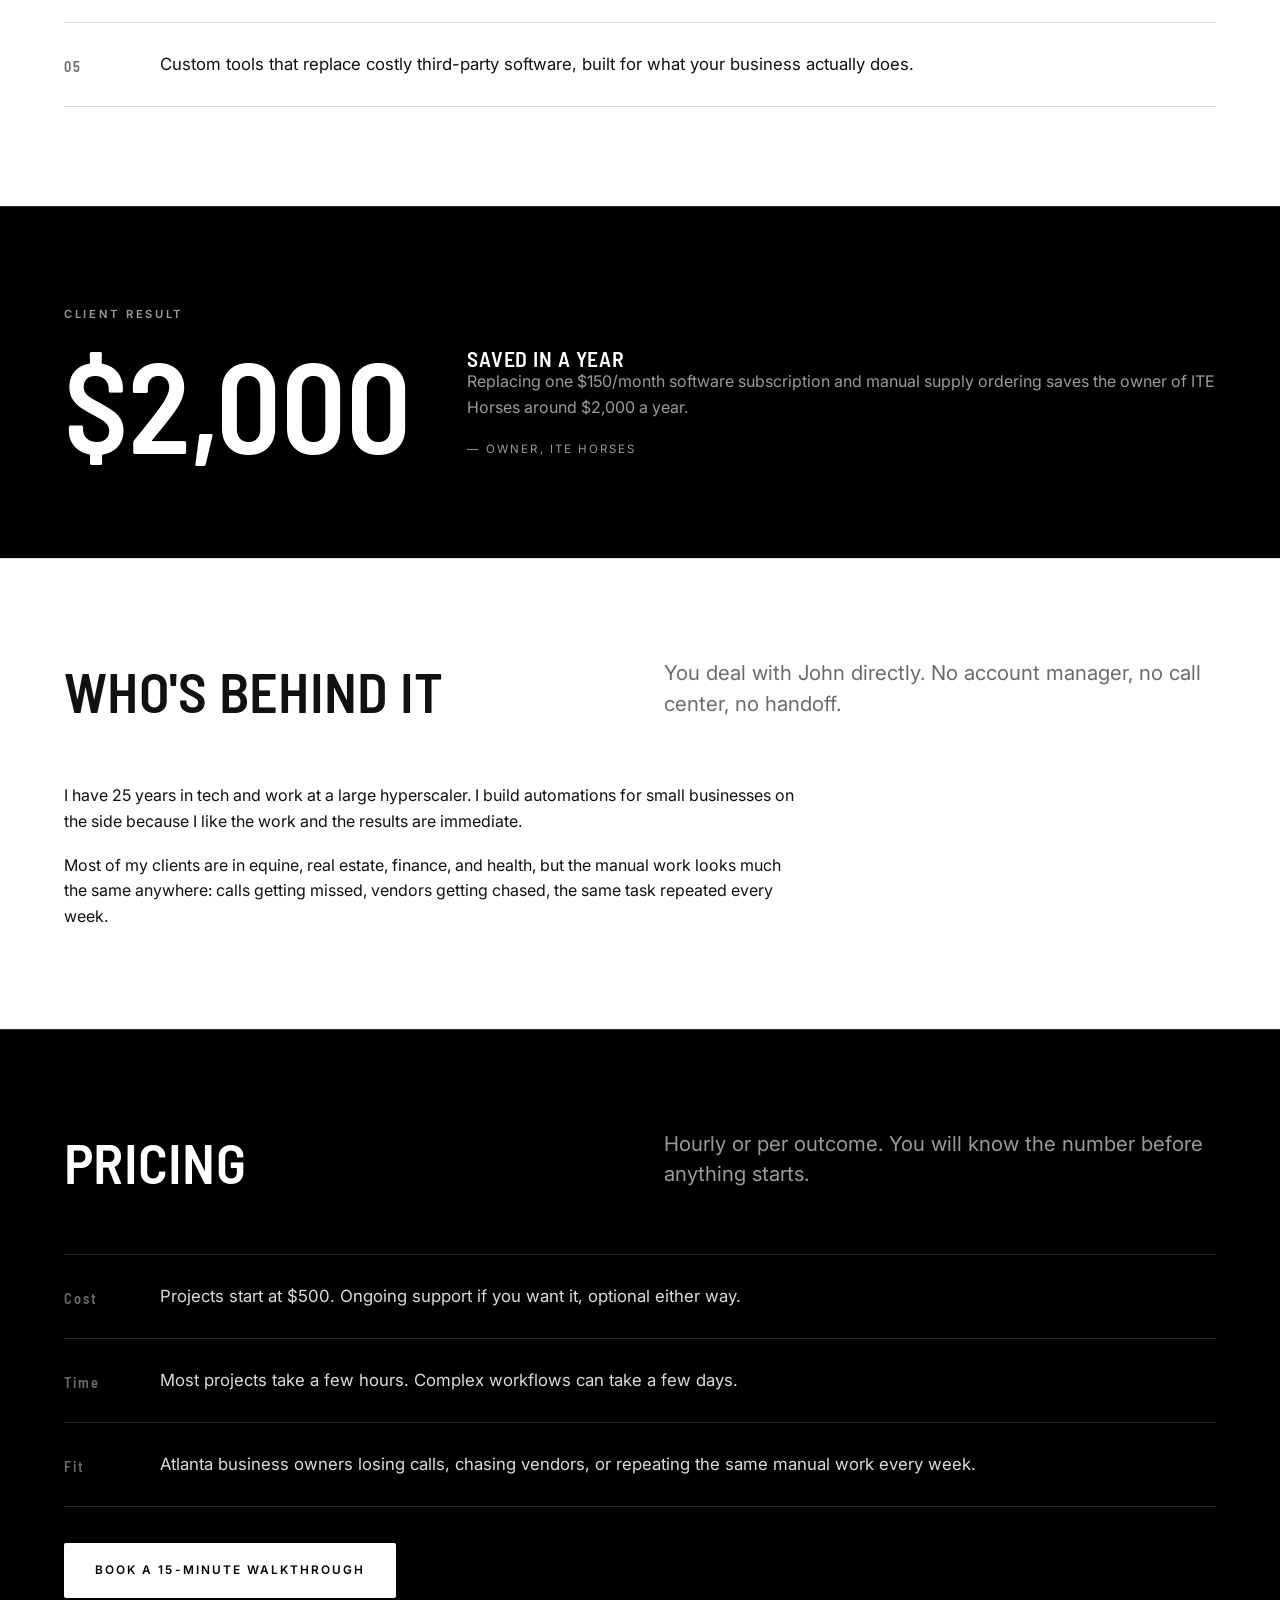
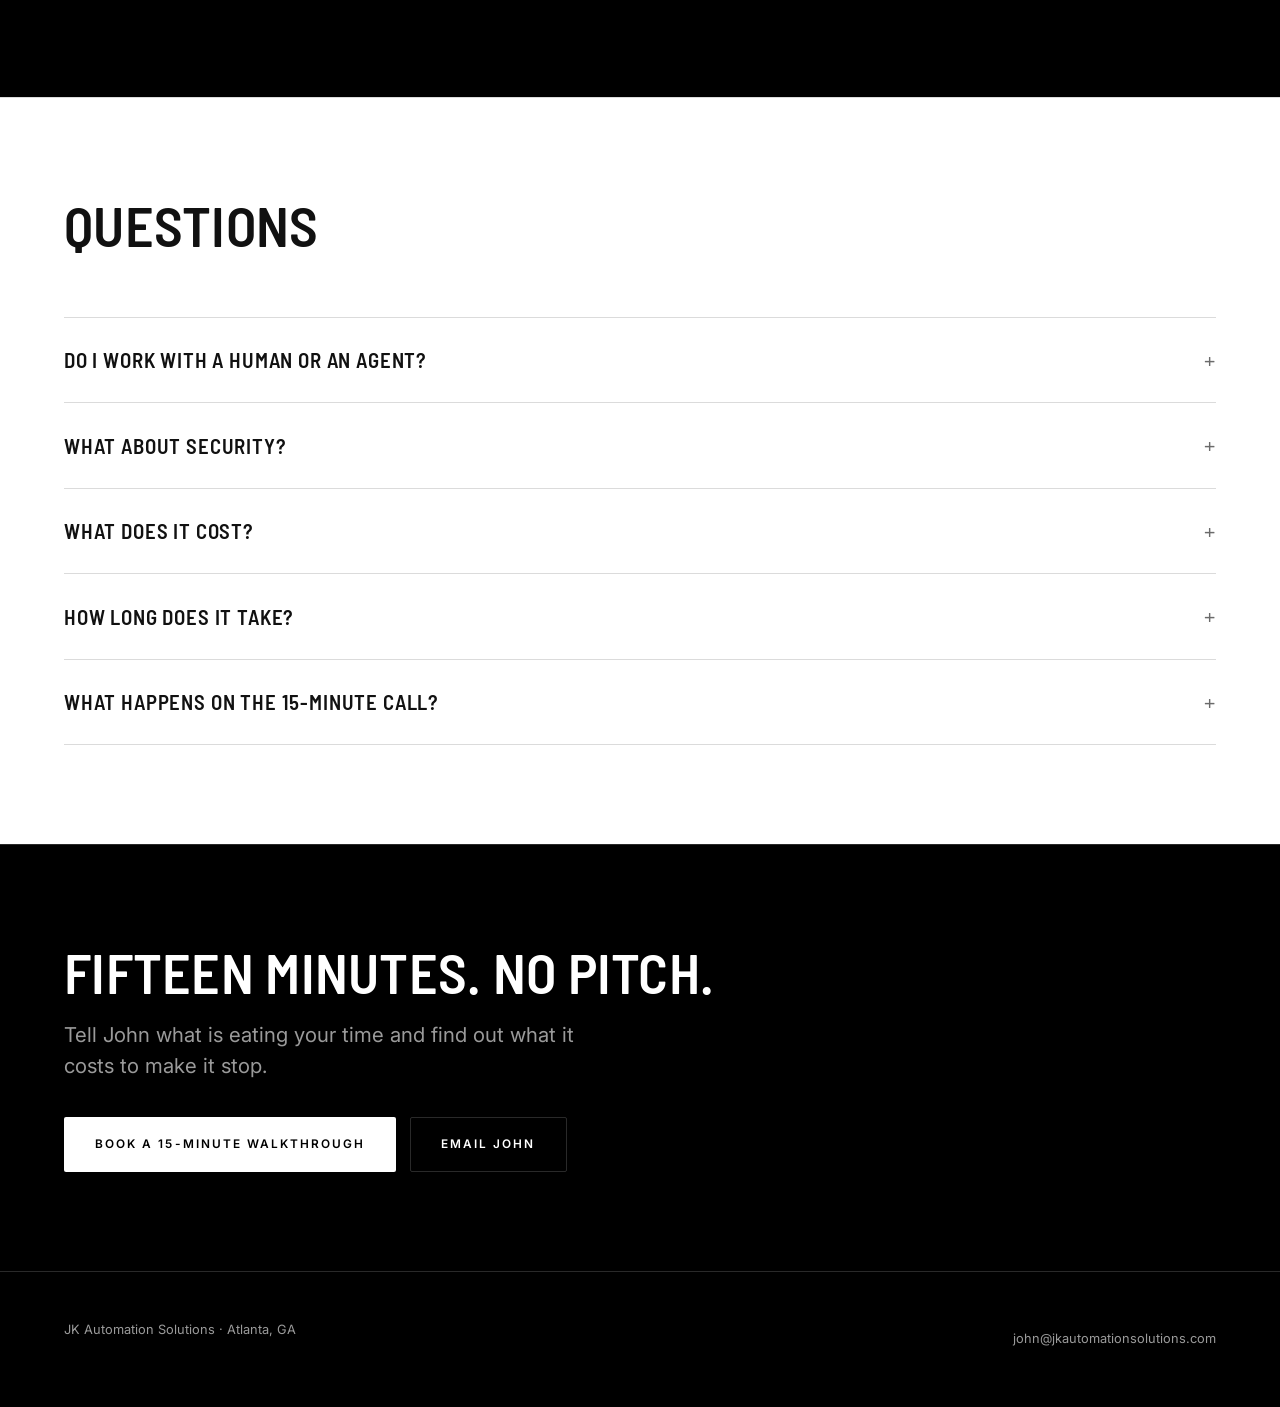
==== commit a0610c78: "Merge: attribute the savings figure to a real client Co-Authored-By: Claude Opus 5 <noreply@anthropi" ====
--- a/index.html
+++ b/index.html
@@ -133,13 +133,13 @@
 
     <section class="dark">
       <div class="wrap">
-        <p class="eyebrow">What that adds up to</p>
+        <p class="eyebrow">Client result</p>
         <div class="figure">
           <span class="figure-num">$2,000</span>
           <div>
-            <h3>Saved in a year, worked example</h3>
-            <p>A barn owner replacing one $150/month software subscription and manual supply ordering saves around $2,000 a year.</p>
-            <p class="figure-note">Illustrative example, not a specific client result</p>
+            <h3>Saved in a year</h3>
+            <p>Replacing one $150/month software subscription and manual supply ordering saves the owner of ITE Horses around $2,000 a year.</p>
+            <p class="figure-note">&mdash; Owner, ITE Horses</p>
           </div>
         </div>
       </div>
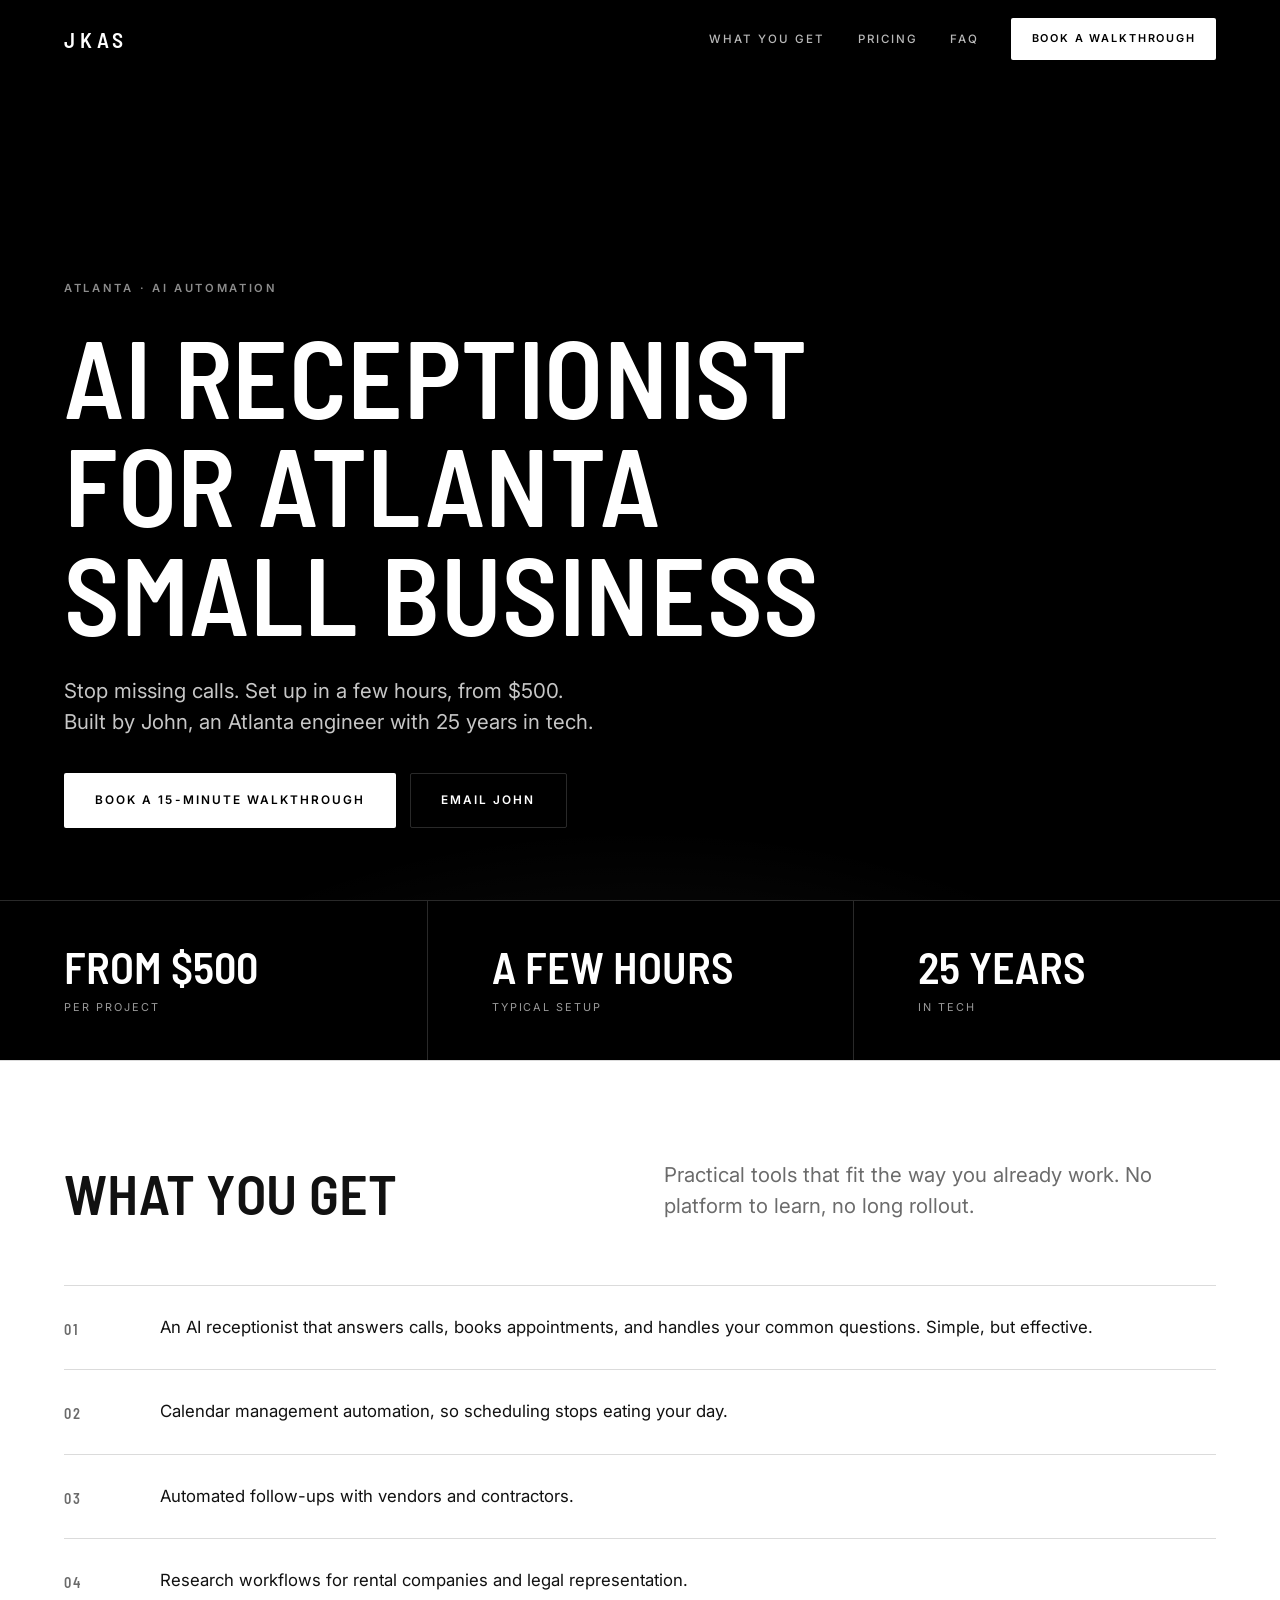
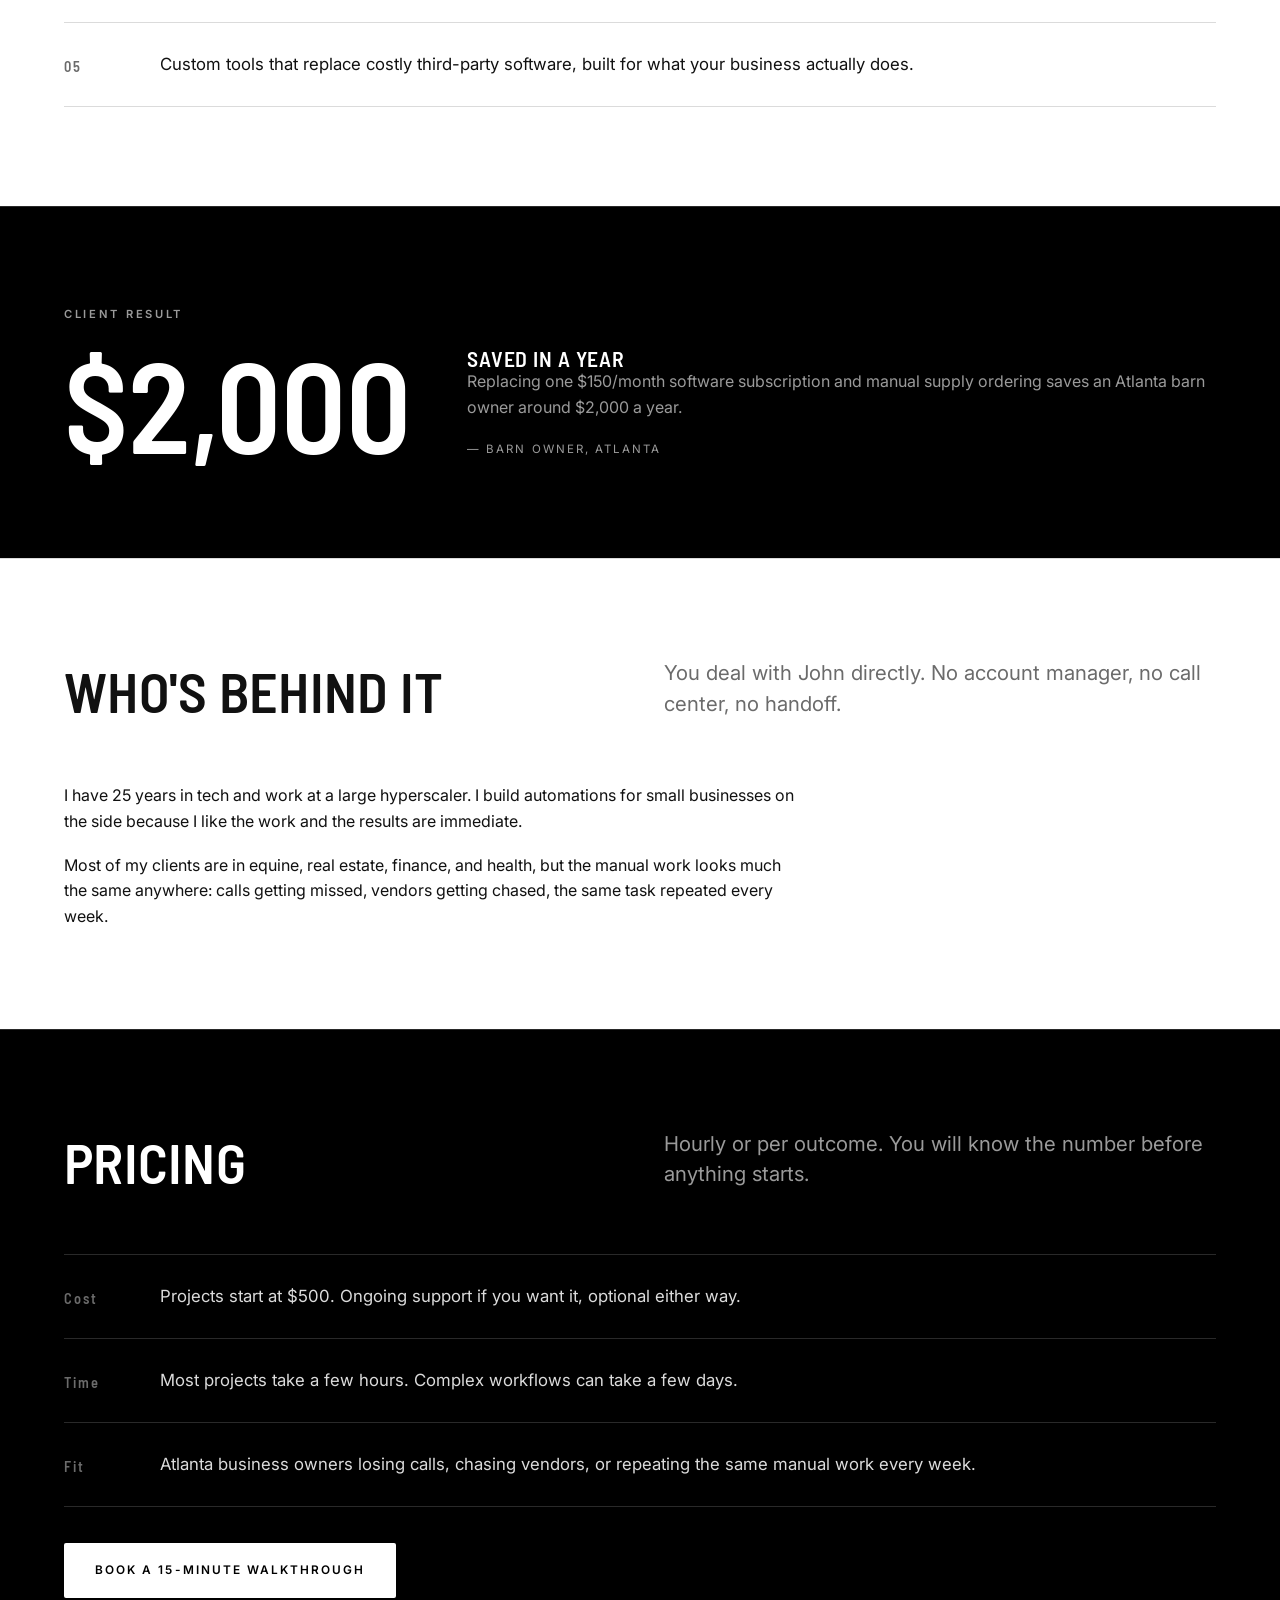
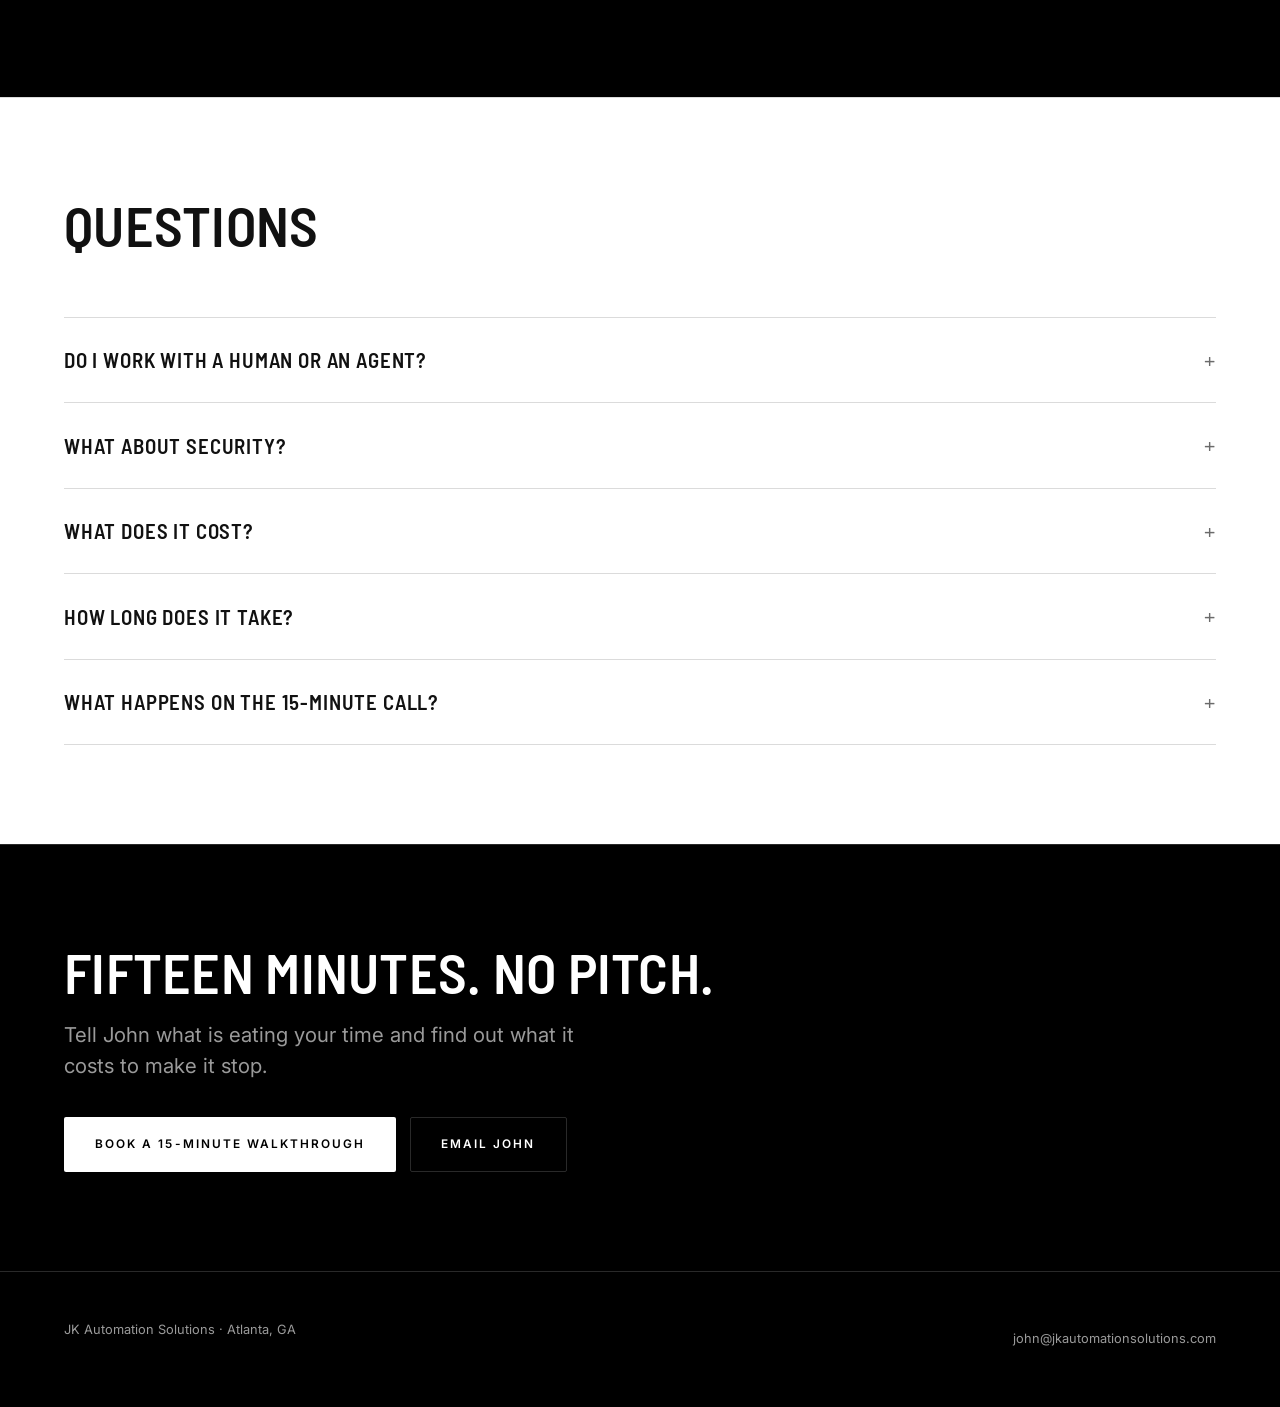
==== commit 39f41911: "Merge: anonymise the client result Co-Authored-By: Claude Opus 5 <noreply@anthropic.com> Claude-Sess" ====
--- a/index.html
+++ b/index.html
@@ -138,8 +138,8 @@
           <span class="figure-num">$2,000</span>
           <div>
             <h3>Saved in a year</h3>
-            <p>Replacing one $150/month software subscription and manual supply ordering saves the owner of ITE Horses around $2,000 a year.</p>
-            <p class="figure-note">&mdash; Owner, ITE Horses</p>
+            <p>Replacing one $150/month software subscription and manual supply ordering saves an Atlanta barn owner around $2,000 a year.</p>
+            <p class="figure-note">&mdash; Barn owner, Atlanta</p>
           </div>
         </div>
       </div>
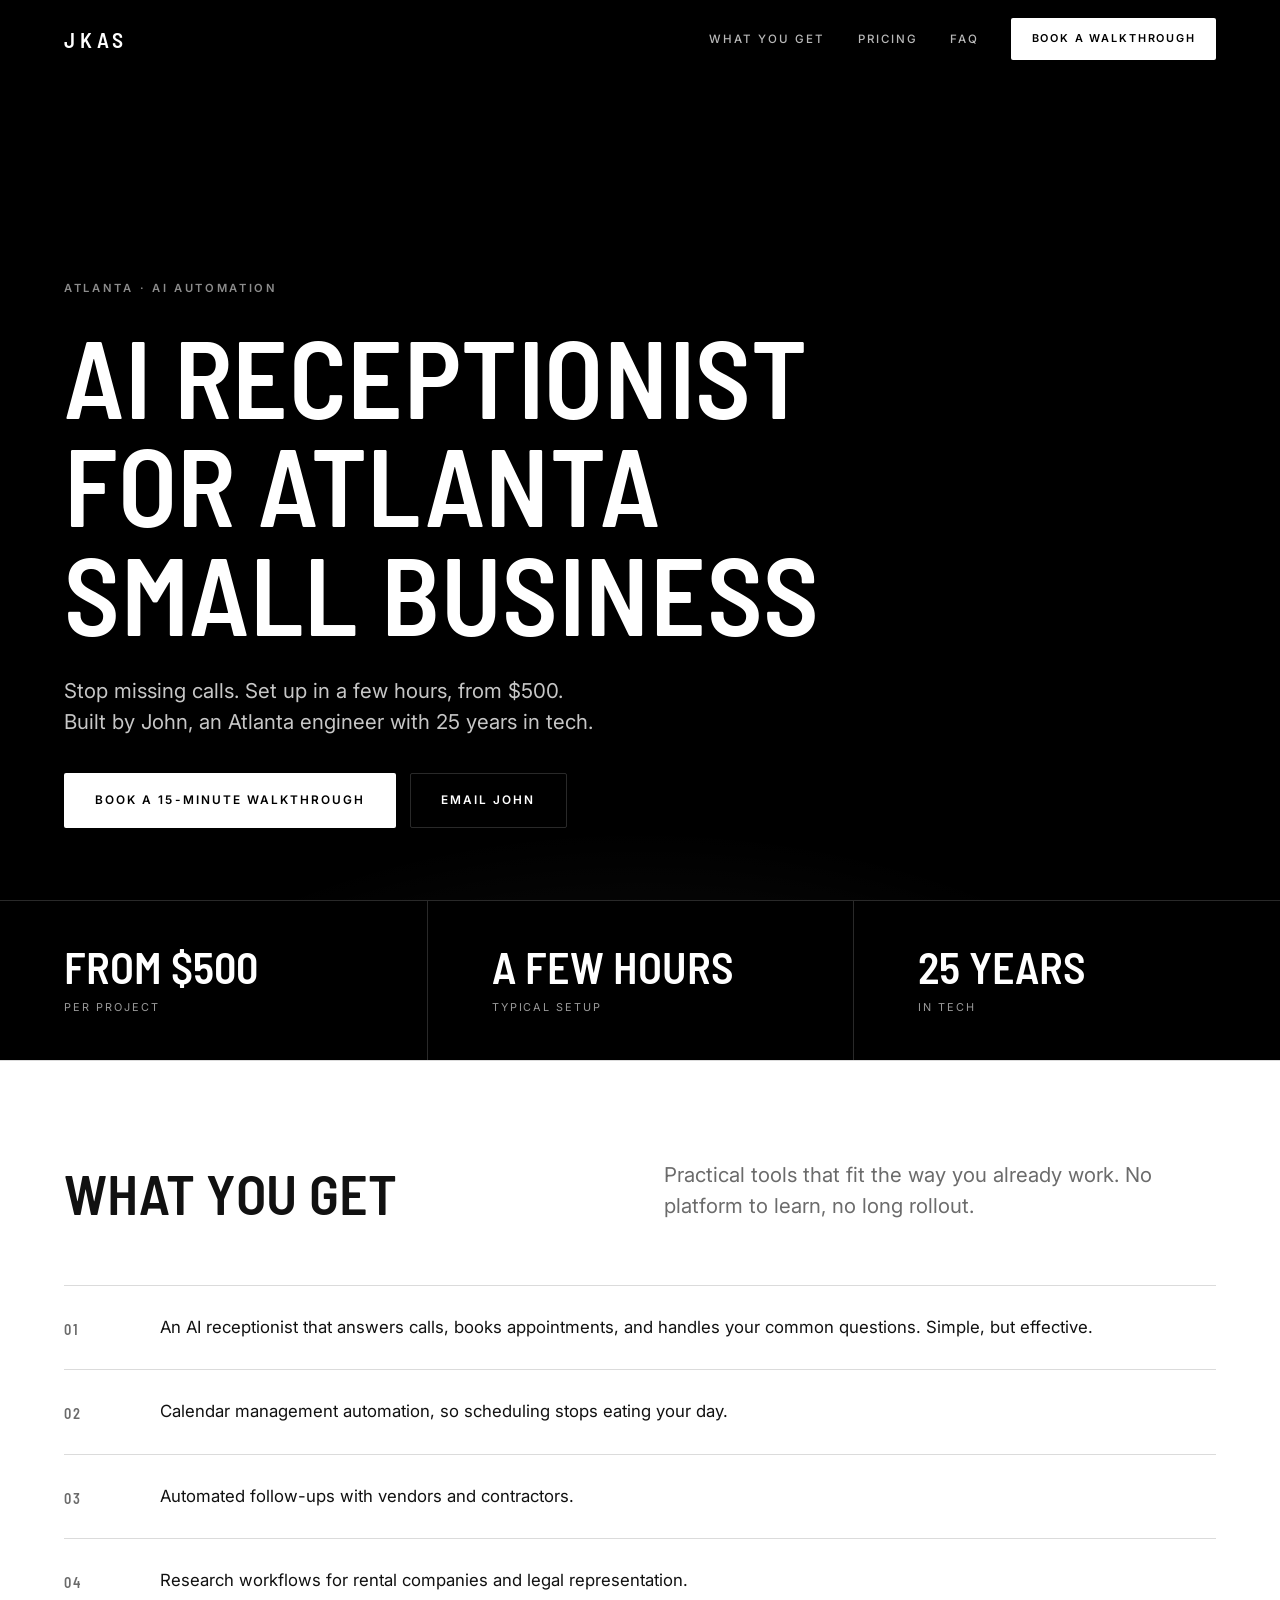
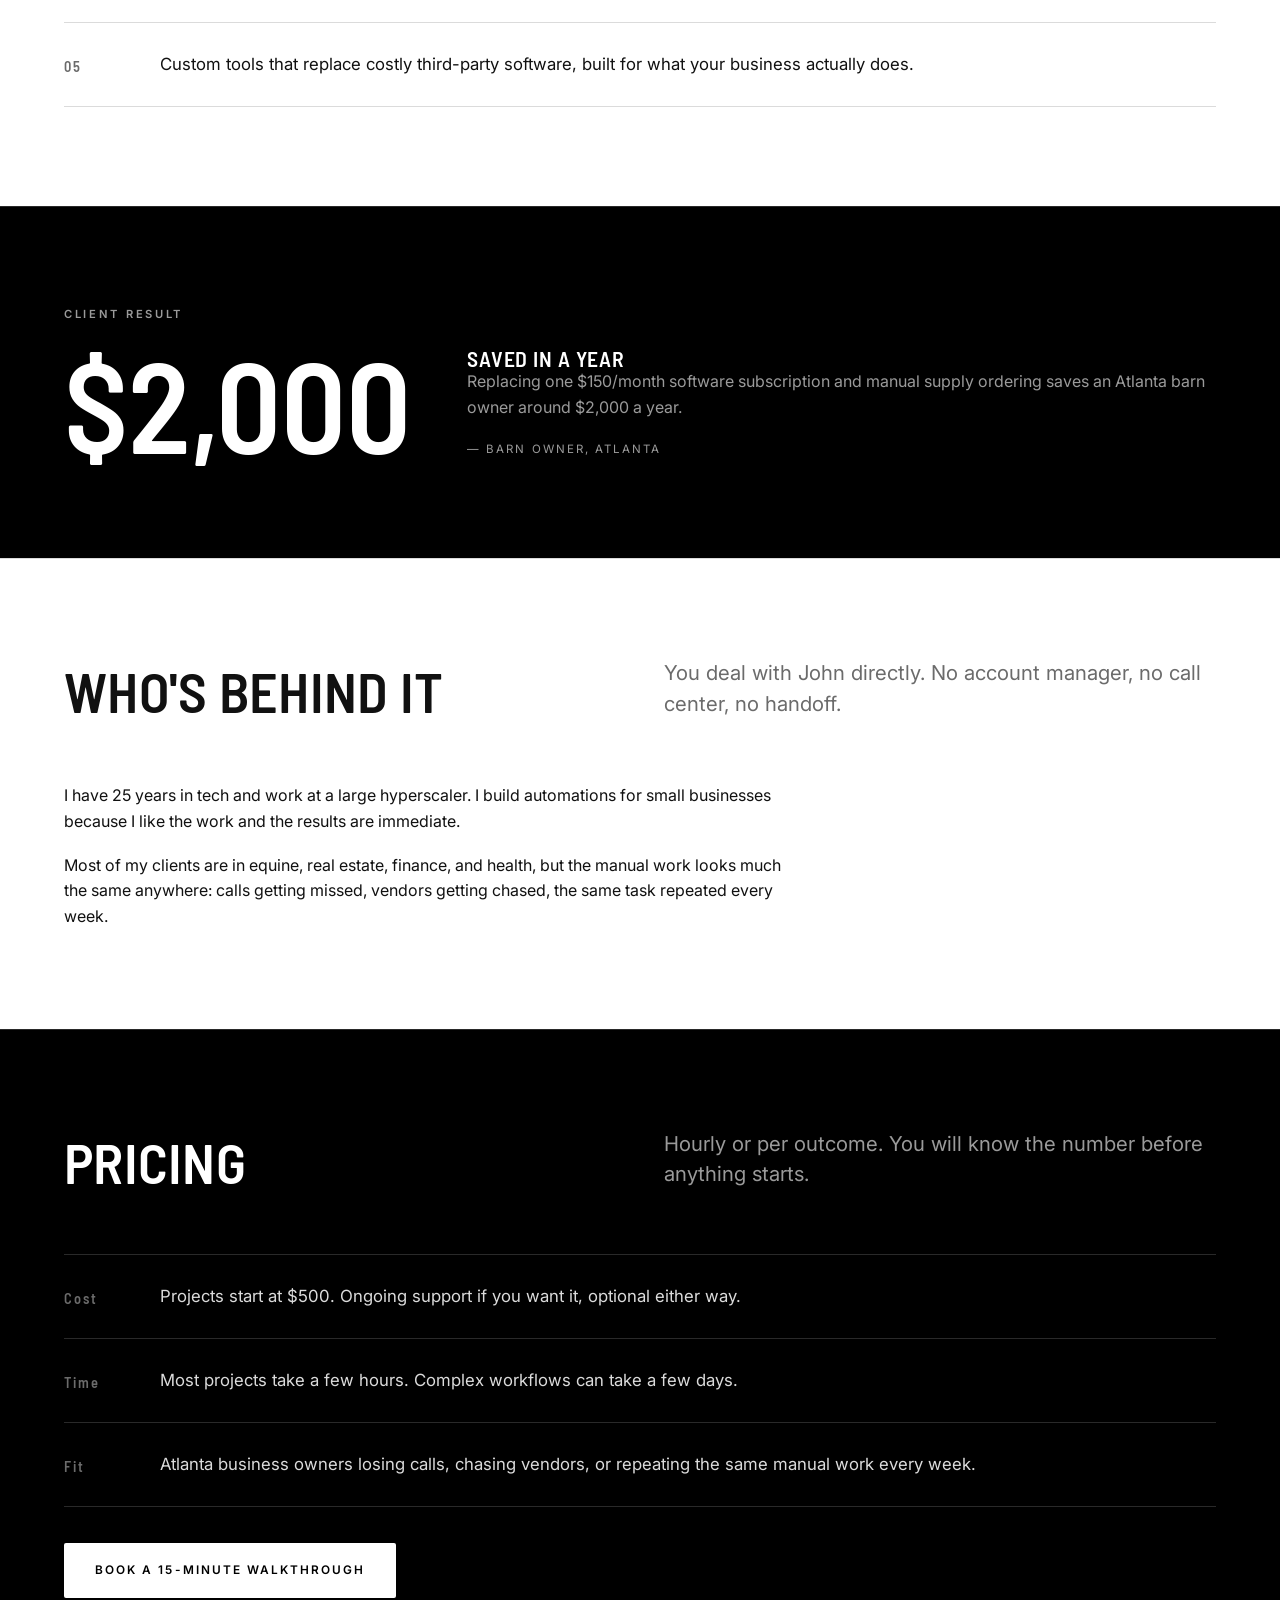
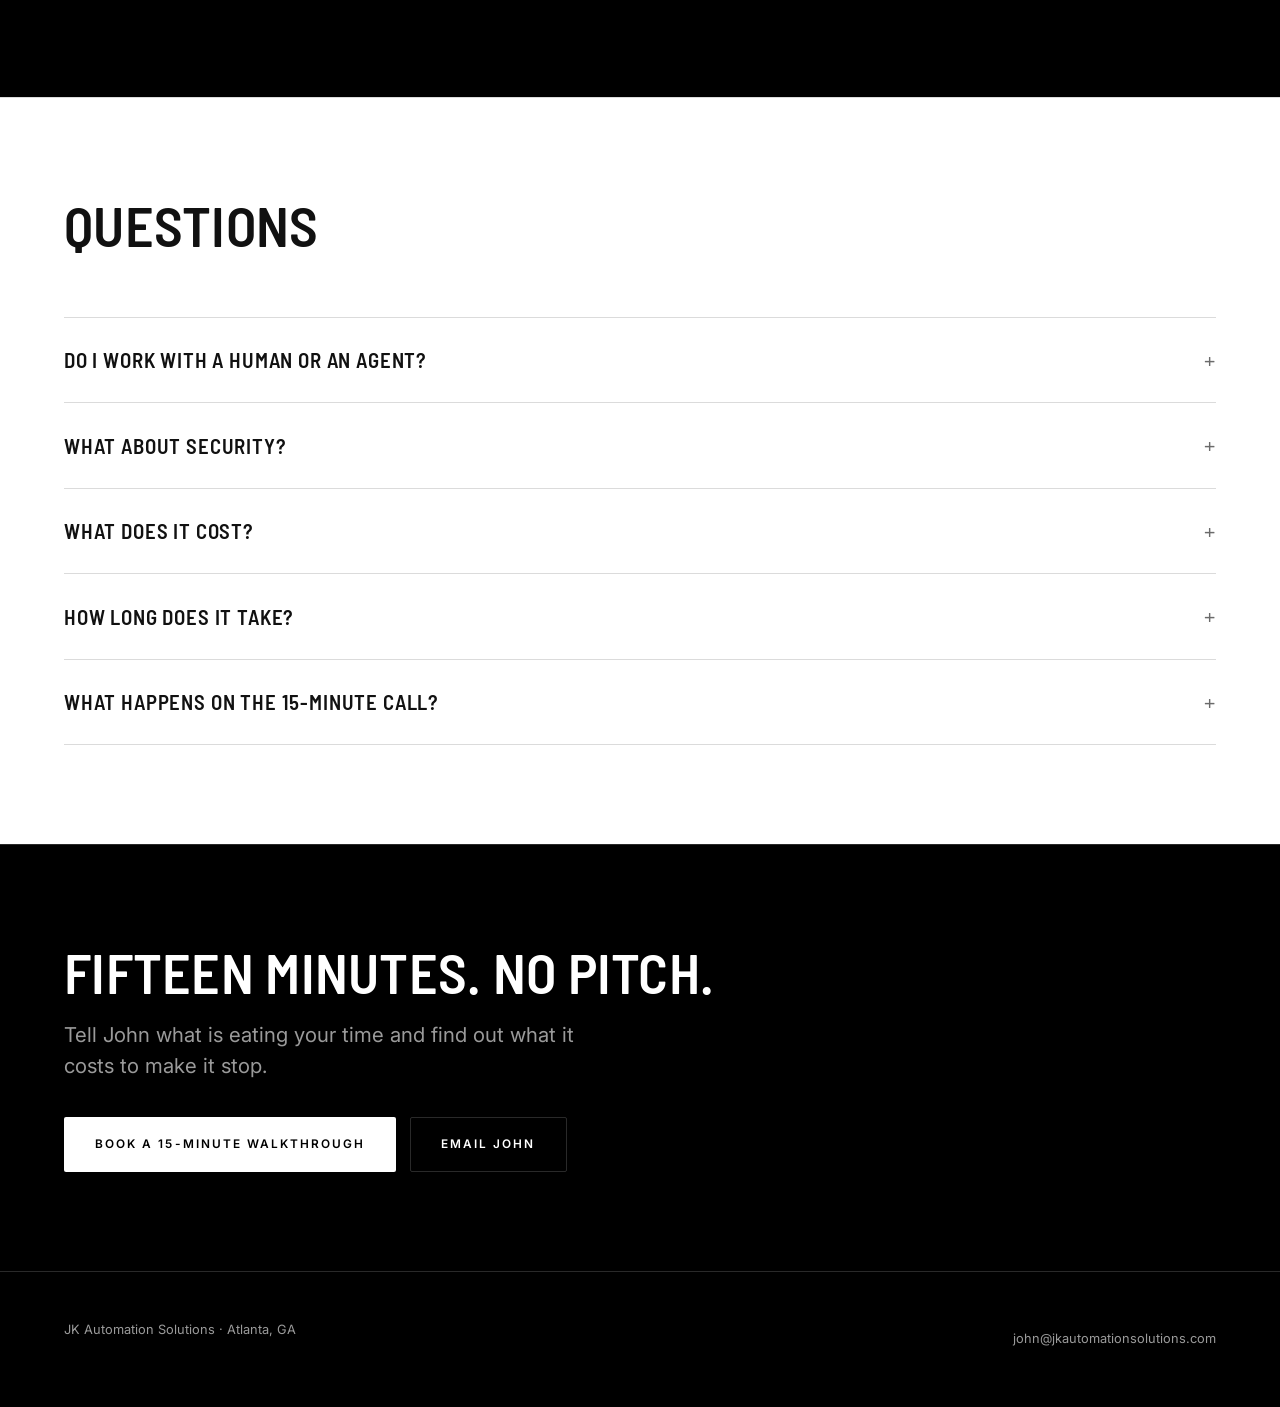
==== commit 55f90c1f: "Merge: drop 'on the side' from the founder paragraph Co-Authored-By: Claude Opus 5 <noreply@anthropi" ====
--- a/index.html
+++ b/index.html
@@ -152,7 +152,7 @@
           <p class="lede">You deal with John directly. No account manager, no call center, no handoff.</p>
         </div>
         <div class="narrow">
-          <p>I have 25 years in tech and work at a large hyperscaler. I build automations for small businesses on the side because I like the work and the results are immediate.</p>
+          <p>I have 25 years in tech and work at a large hyperscaler. I build automations for small businesses because I like the work and the results are immediate.</p>
           <p>Most of my clients are in equine, real estate, finance, and health, but the manual work looks much the same anywhere: calls getting missed, vendors getting chased, the same task repeated every week.</p>
         </div>
       </div>
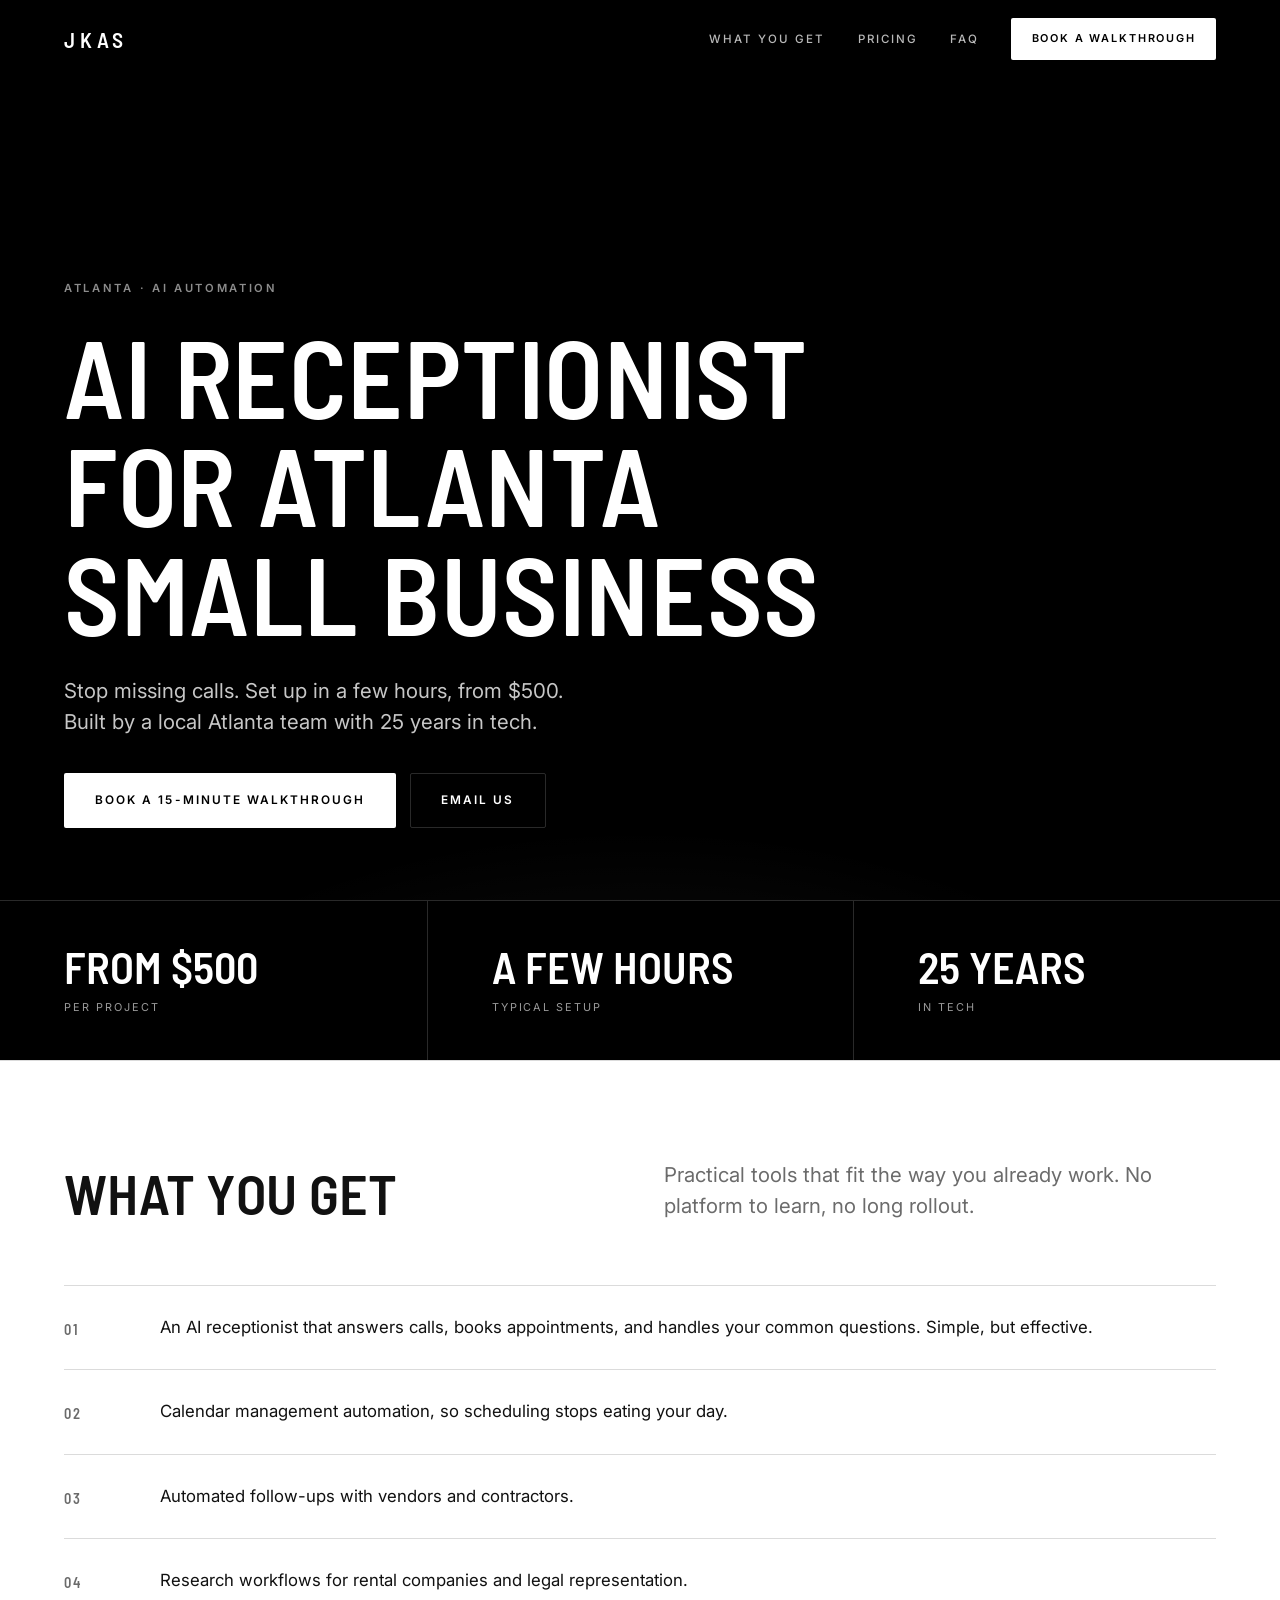
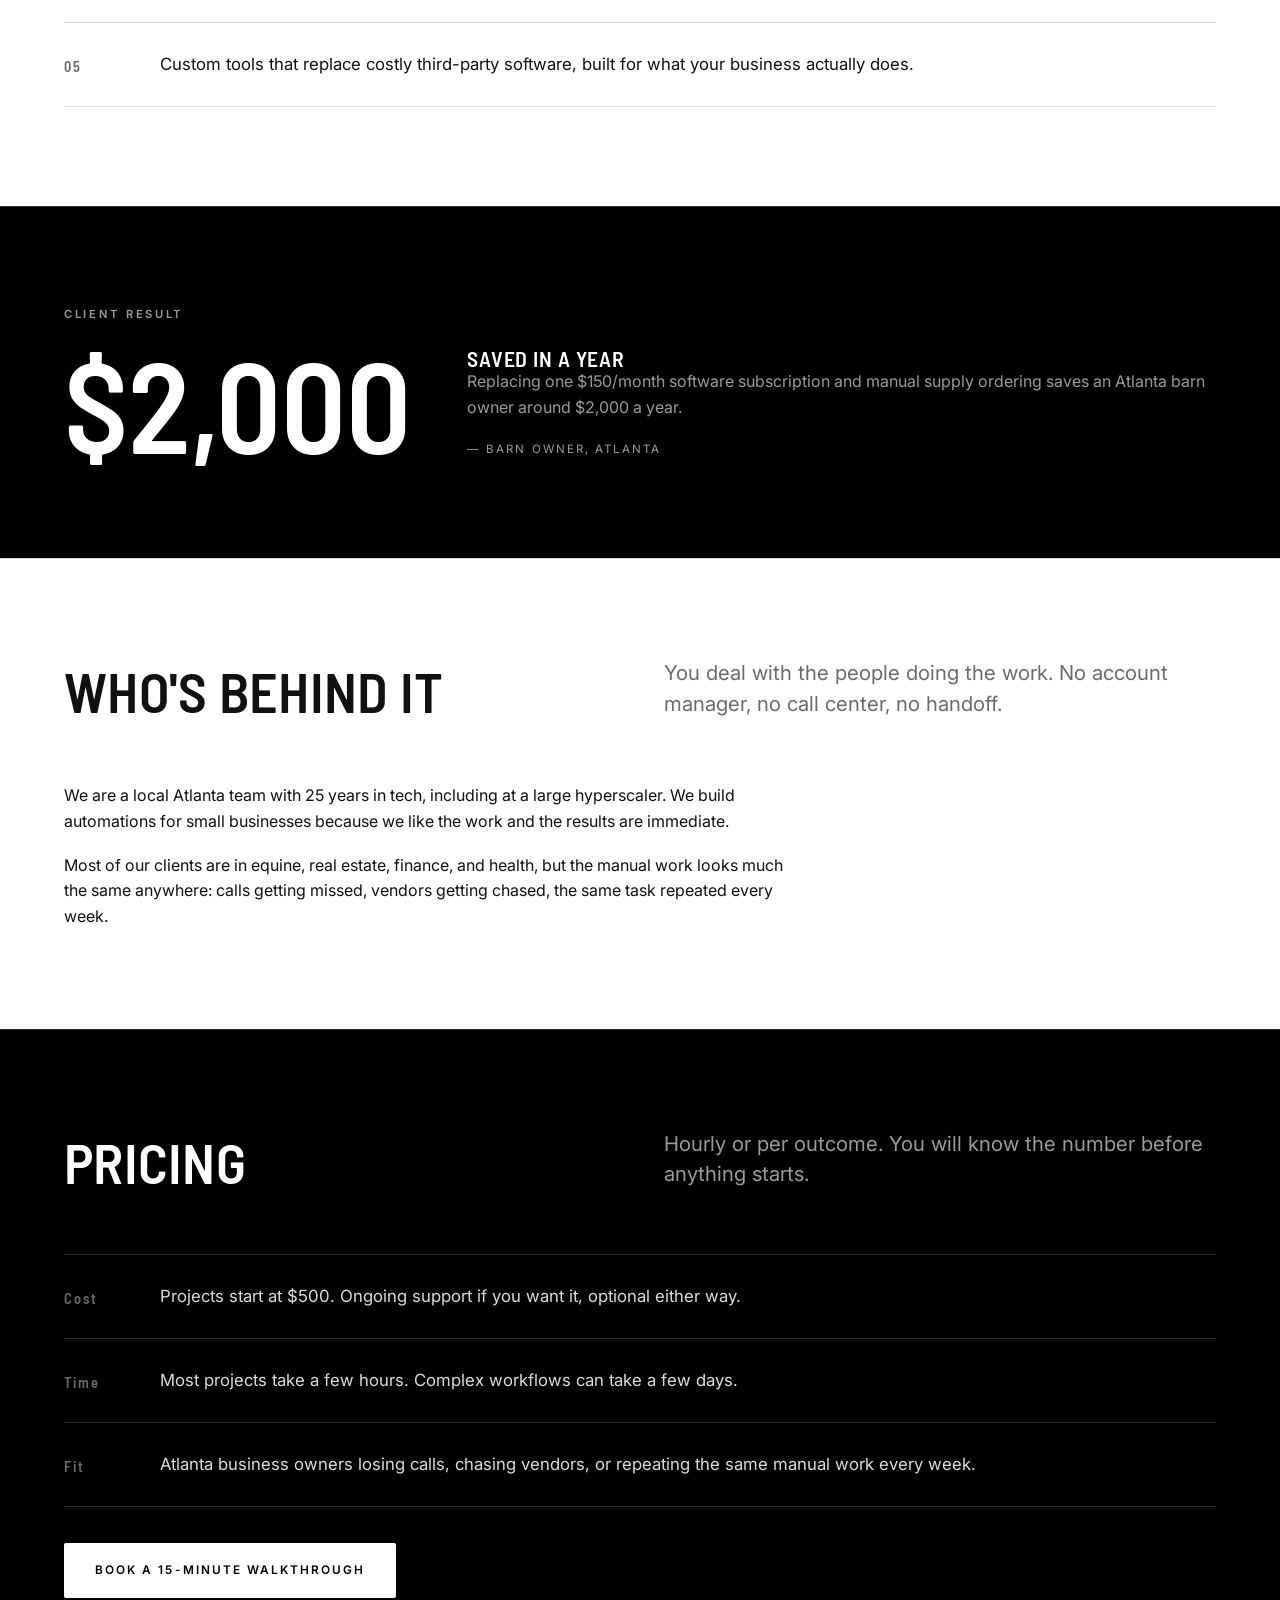
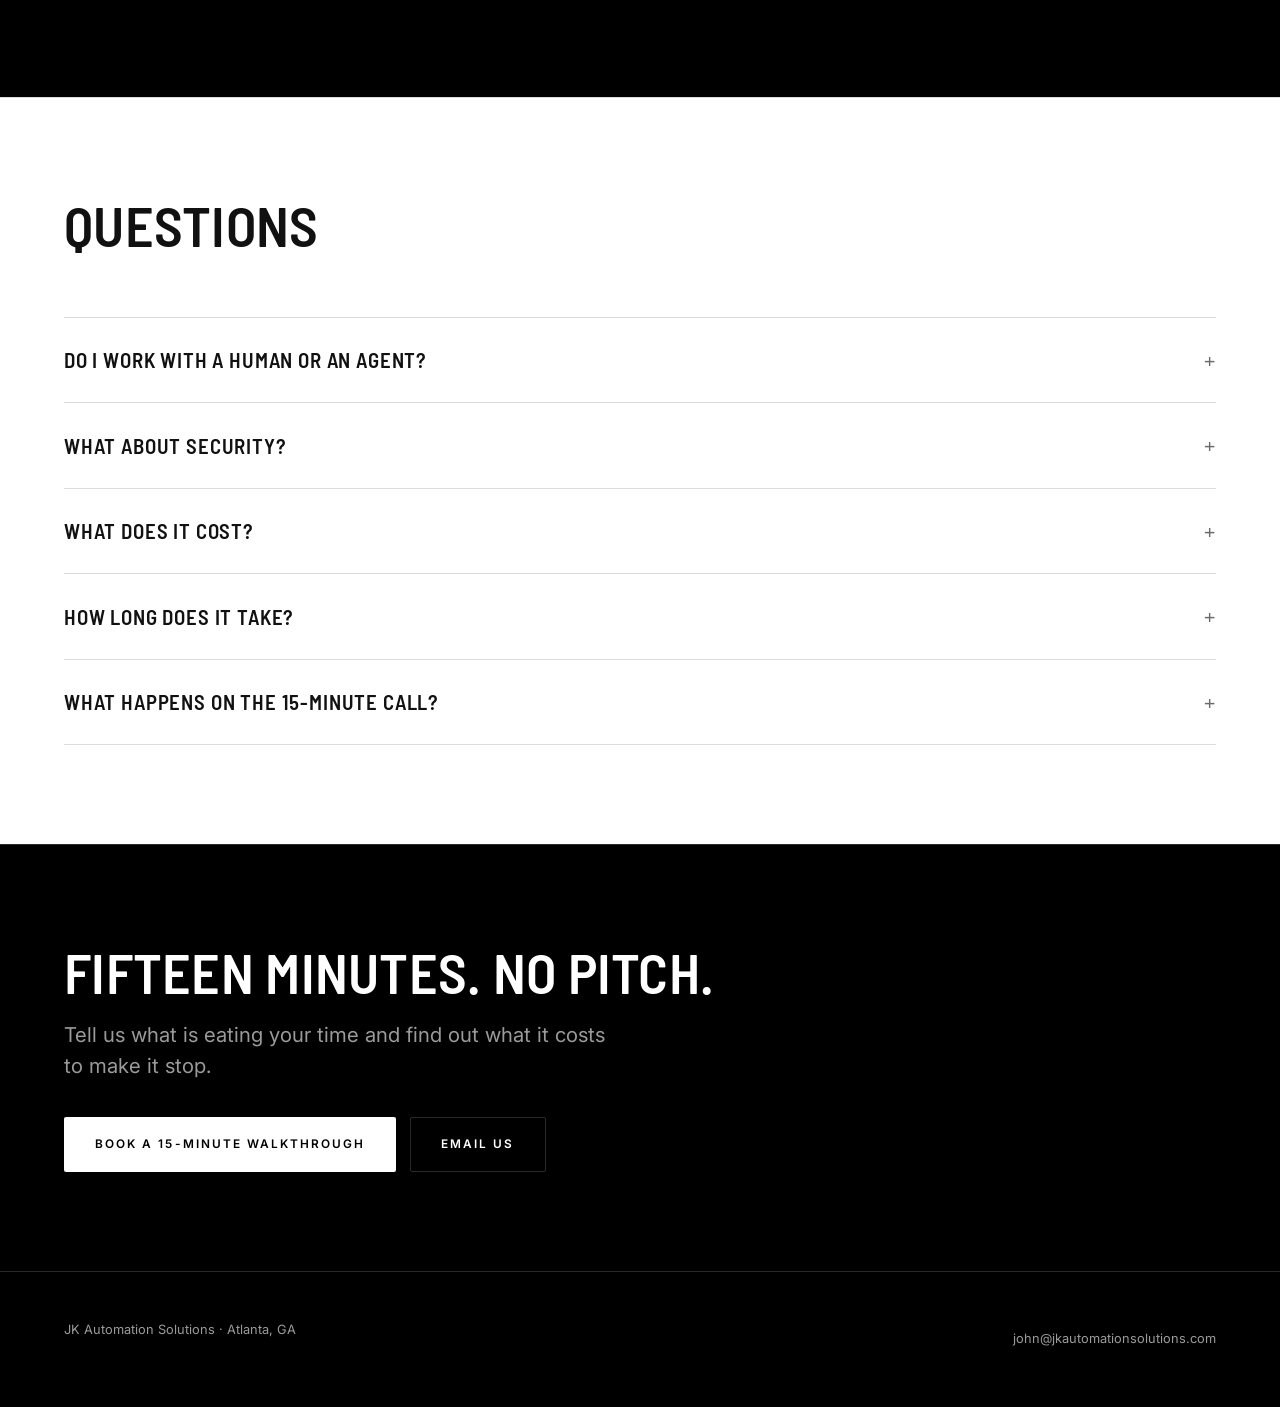
==== commit b2c65d82: "Replace the founder's name with a local Atlanta team voice Switches the site from first-person singu" ====
--- a/index.html
+++ b/index.html
@@ -4,19 +4,19 @@
   <meta charset="utf-8">
   <meta name="viewport" content="width=device-width, initial-scale=1">
   <title>AI receptionist for Atlanta small business | JK Automation Solutions</title>
-  <meta name="description" content="Stop missing calls. Set up in a few hours, from $500. Built by John, an Atlanta engineer with 25 years in tech.">
+  <meta name="description" content="Stop missing calls. Set up in a few hours, from $500. Built by a local Atlanta team with 25 years in tech.">
   <meta name="robots" content="index, follow">
   <meta name="theme-color" content="#000000">
   <link rel="canonical" href="https://www.jkautomationsolutions.com/">
   <meta property="og:type" content="website">
   <meta property="og:site_name" content="JK Automation Solutions">
   <meta property="og:title" content="AI receptionist for Atlanta small business | JK Automation Solutions">
-  <meta property="og:description" content="Stop missing calls. Set up in a few hours, from $500. Built by John, an Atlanta engineer with 25 years in tech.">
+  <meta property="og:description" content="Stop missing calls. Set up in a few hours, from $500. Built by a local Atlanta team with 25 years in tech.">
   <meta property="og:url" content="https://www.jkautomationsolutions.com/">
   <meta property="og:image" content="https://www.jkautomationsolutions.com/og-lockup.png">
   <meta name="twitter:card" content="summary_large_image">
   <meta name="twitter:title" content="AI receptionist for Atlanta small business | JK Automation Solutions">
-  <meta name="twitter:description" content="Stop missing calls. Set up in a few hours, from $500. Built by John, an Atlanta engineer with 25 years in tech.">
+  <meta name="twitter:description" content="Stop missing calls. Set up in a few hours, from $500. Built by a local Atlanta team with 25 years in tech.">
   <meta name="twitter:image" content="https://www.jkautomationsolutions.com/og-lockup.png">
   <link rel="icon" href="/jkas.svg">
   <link rel="preconnect" href="https://fonts.googleapis.com">
@@ -32,7 +32,6 @@
     "email": "john@jkautomationsolutions.com",
     "description": "AI receptionist and workflow automation for Atlanta small business. Projects start at $500.",
     "areaServed": { "@type": "City", "name": "Atlanta" },
-    "founder": { "@type": "Person", "name": "John" },
     "potentialAction": {
       "@type": "ReserveAction",
       "name": "Book a 15-minute walkthrough",
@@ -77,10 +76,10 @@
       <div class="wrap">
         <p class="eyebrow">Atlanta &middot; AI automation</p>
         <h1>AI receptionist for Atlanta small business</h1>
-        <p class="lede">Stop missing calls. Set up in a few hours, from $500. Built by John, an Atlanta engineer with 25 years in tech.</p>
+        <p class="lede">Stop missing calls. Set up in a few hours, from $500. Built by a local Atlanta team with 25 years in tech.</p>
         <p class="actions">
           <a class="btn btn-solid" data-track="book_walkthrough" data-placement="hero" href="/book/">Book a 15-minute walkthrough</a>
-          <a class="btn btn-ghost" data-track="email_john" data-placement="hero" href="mailto:john@jkautomationsolutions.com">Email John</a>
+          <a class="btn btn-ghost" data-track="email_john" data-placement="hero" href="mailto:john@jkautomationsolutions.com">Email us</a>
         </p>
       </div>
     </section>
@@ -149,11 +148,11 @@
       <div class="wrap">
         <div class="section-head">
           <h2>Who's behind it</h2>
-          <p class="lede">You deal with John directly. No account manager, no call center, no handoff.</p>
+          <p class="lede">You deal with the people doing the work. No account manager, no call center, no handoff.</p>
         </div>
         <div class="narrow">
-          <p>I have 25 years in tech and work at a large hyperscaler. I build automations for small businesses because I like the work and the results are immediate.</p>
-          <p>Most of my clients are in equine, real estate, finance, and health, but the manual work looks much the same anywhere: calls getting missed, vendors getting chased, the same task repeated every week.</p>
+          <p>We are a local Atlanta team with 25 years in tech, including at a large hyperscaler. We build automations for small businesses because we like the work and the results are immediate.</p>
+          <p>Most of our clients are in equine, real estate, finance, and health, but the manual work looks much the same anywhere: calls getting missed, vendors getting chased, the same task repeated every week.</p>
         </div>
       </div>
     </section>
@@ -192,7 +191,7 @@
 
         <details class="faq-item">
           <summary>Do I work with a human or an agent?</summary>
-          <p>You work directly with me. I use AI tools to do the work faster, but you are never handed off to a bot.</p>
+          <p>You work directly with our team. We use AI tools to do the work faster, but you are never handed off to a bot.</p>
         </details>
 
         <details class="faq-item">
@@ -212,7 +211,7 @@
 
         <details class="faq-item">
           <summary>What happens on the 15-minute call?</summary>
-          <p>You tell me what is eating your time. I tell you whether I can automate it, roughly what it costs, and how long it takes. If it is not a fit, I will say so.</p>
+          <p>You tell us what is eating your time. We tell you whether we can automate it, roughly what it costs, and how long it takes. If it is not a fit, we will say so.</p>
         </details>
       </div>
     </section>
@@ -221,10 +220,10 @@
       <div class="wrap">
         <div class="narrow">
         <h2>Fifteen minutes. No pitch.</h2>
-        <p class="lede" style="margin-top:1.25rem">Tell John what is eating your time and find out what it costs to make it stop.</p>
+        <p class="lede" style="margin-top:1.25rem">Tell us what is eating your time and find out what it costs to make it stop.</p>
         <p class="actions">
           <a class="btn btn-solid" data-track="book_walkthrough" data-placement="bottom" href="/book/">Book a 15-minute walkthrough</a>
-          <a class="btn btn-ghost" data-track="email_john" data-placement="bottom" href="mailto:john@jkautomationsolutions.com">Email John</a>
+          <a class="btn btn-ghost" data-track="email_john" data-placement="bottom" href="mailto:john@jkautomationsolutions.com">Email us</a>
         </p>
         </div>
       </div>
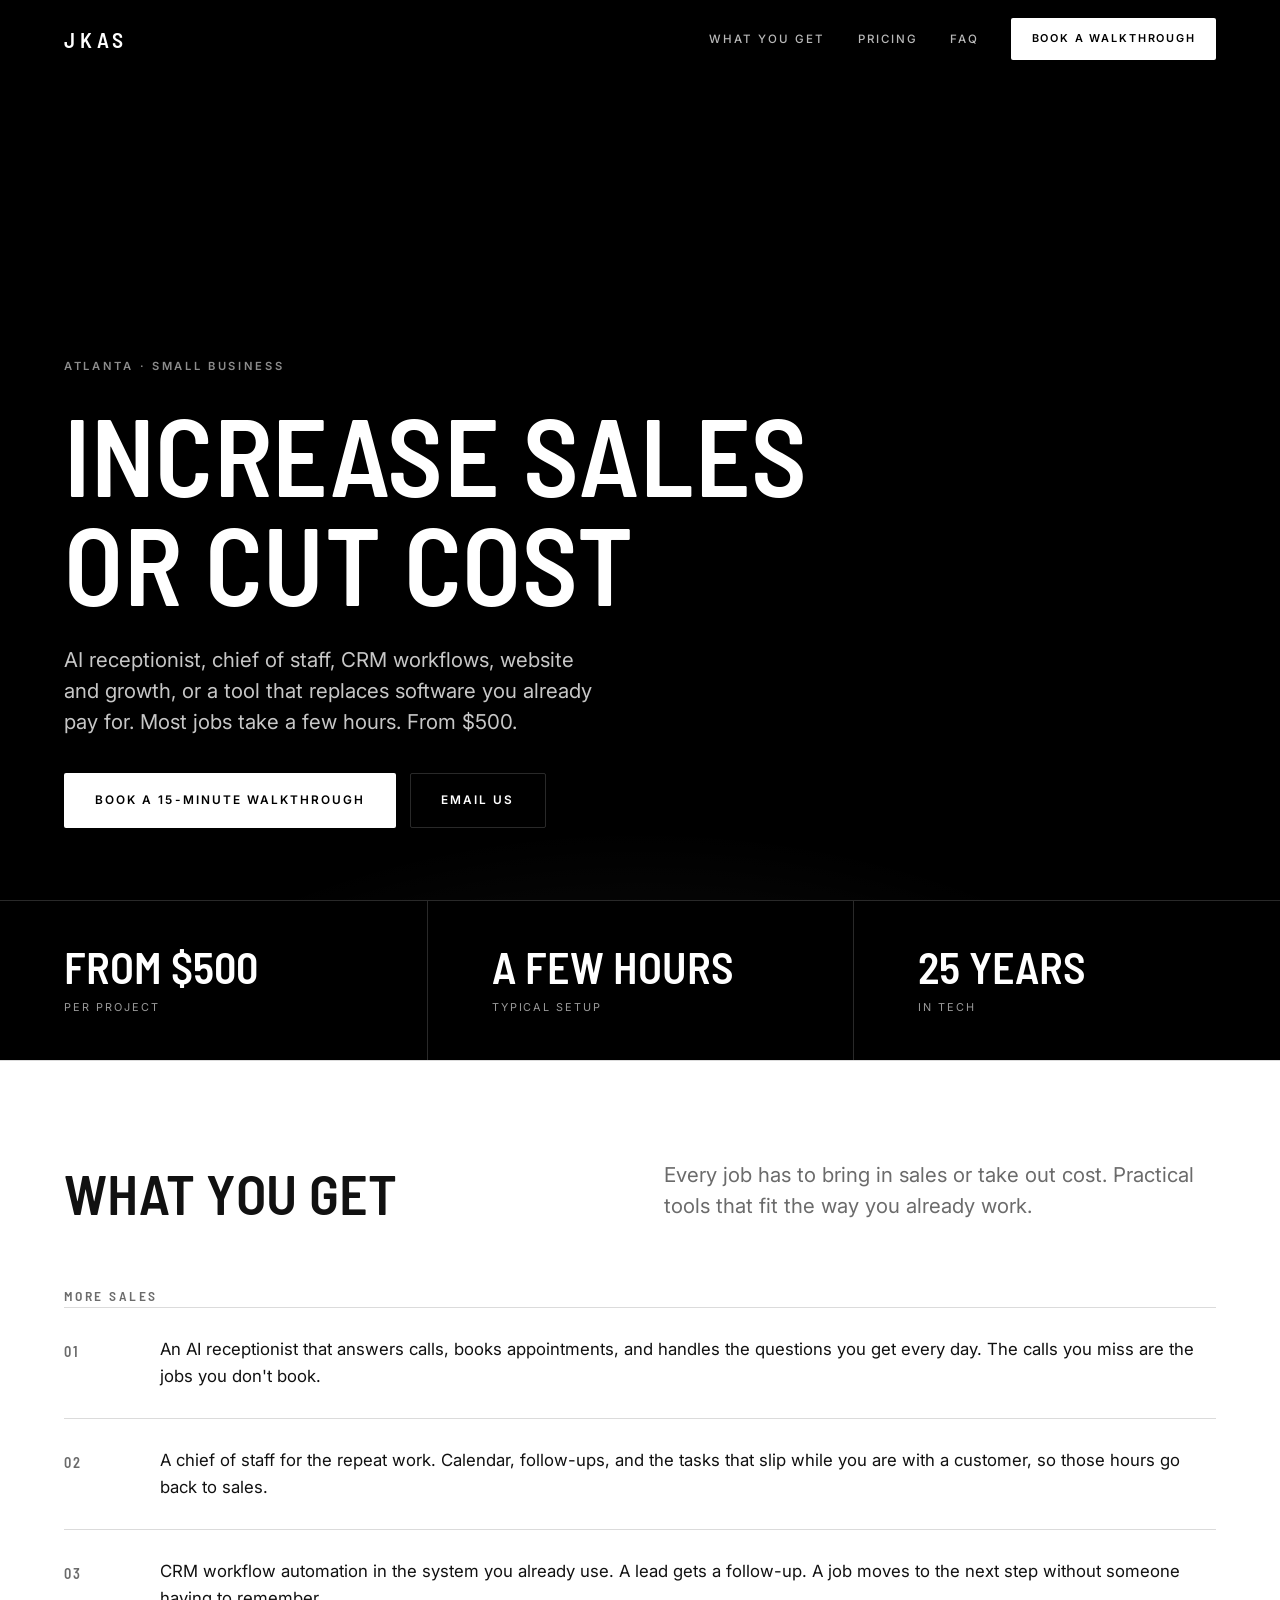
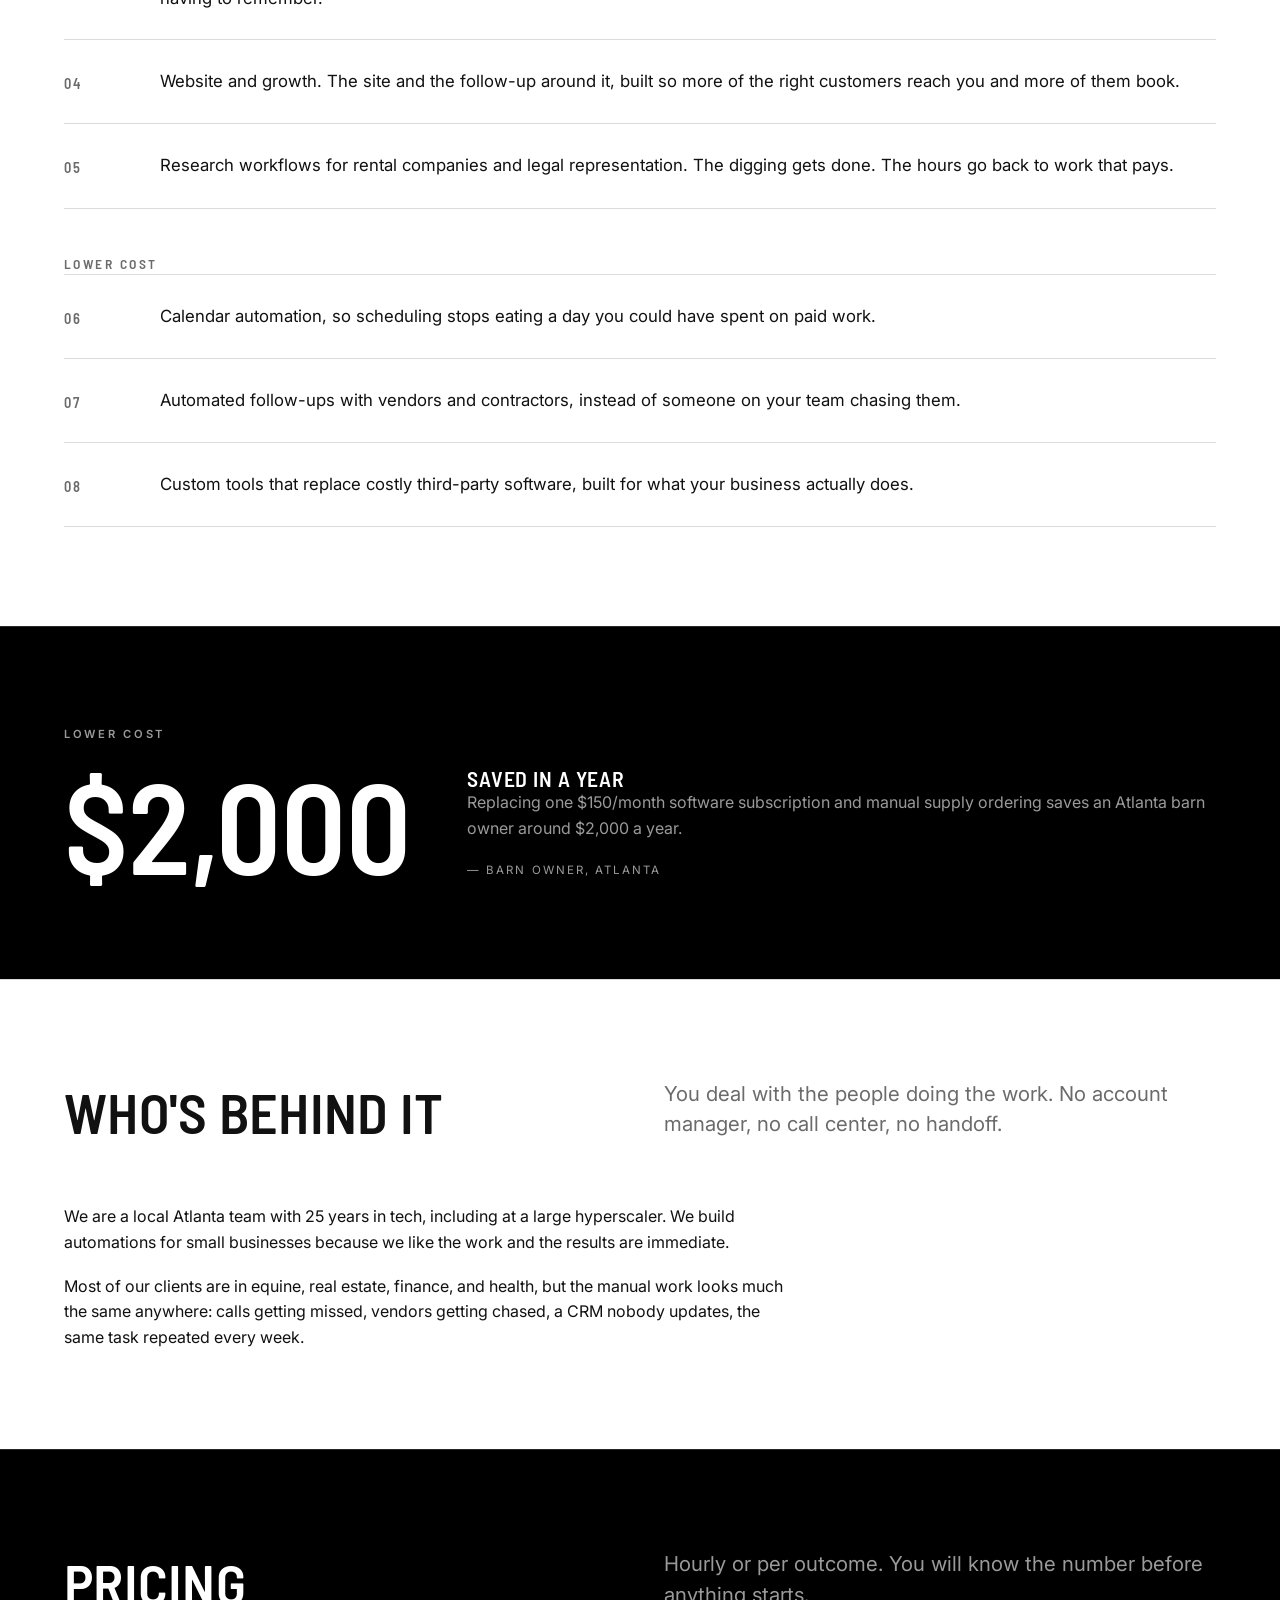
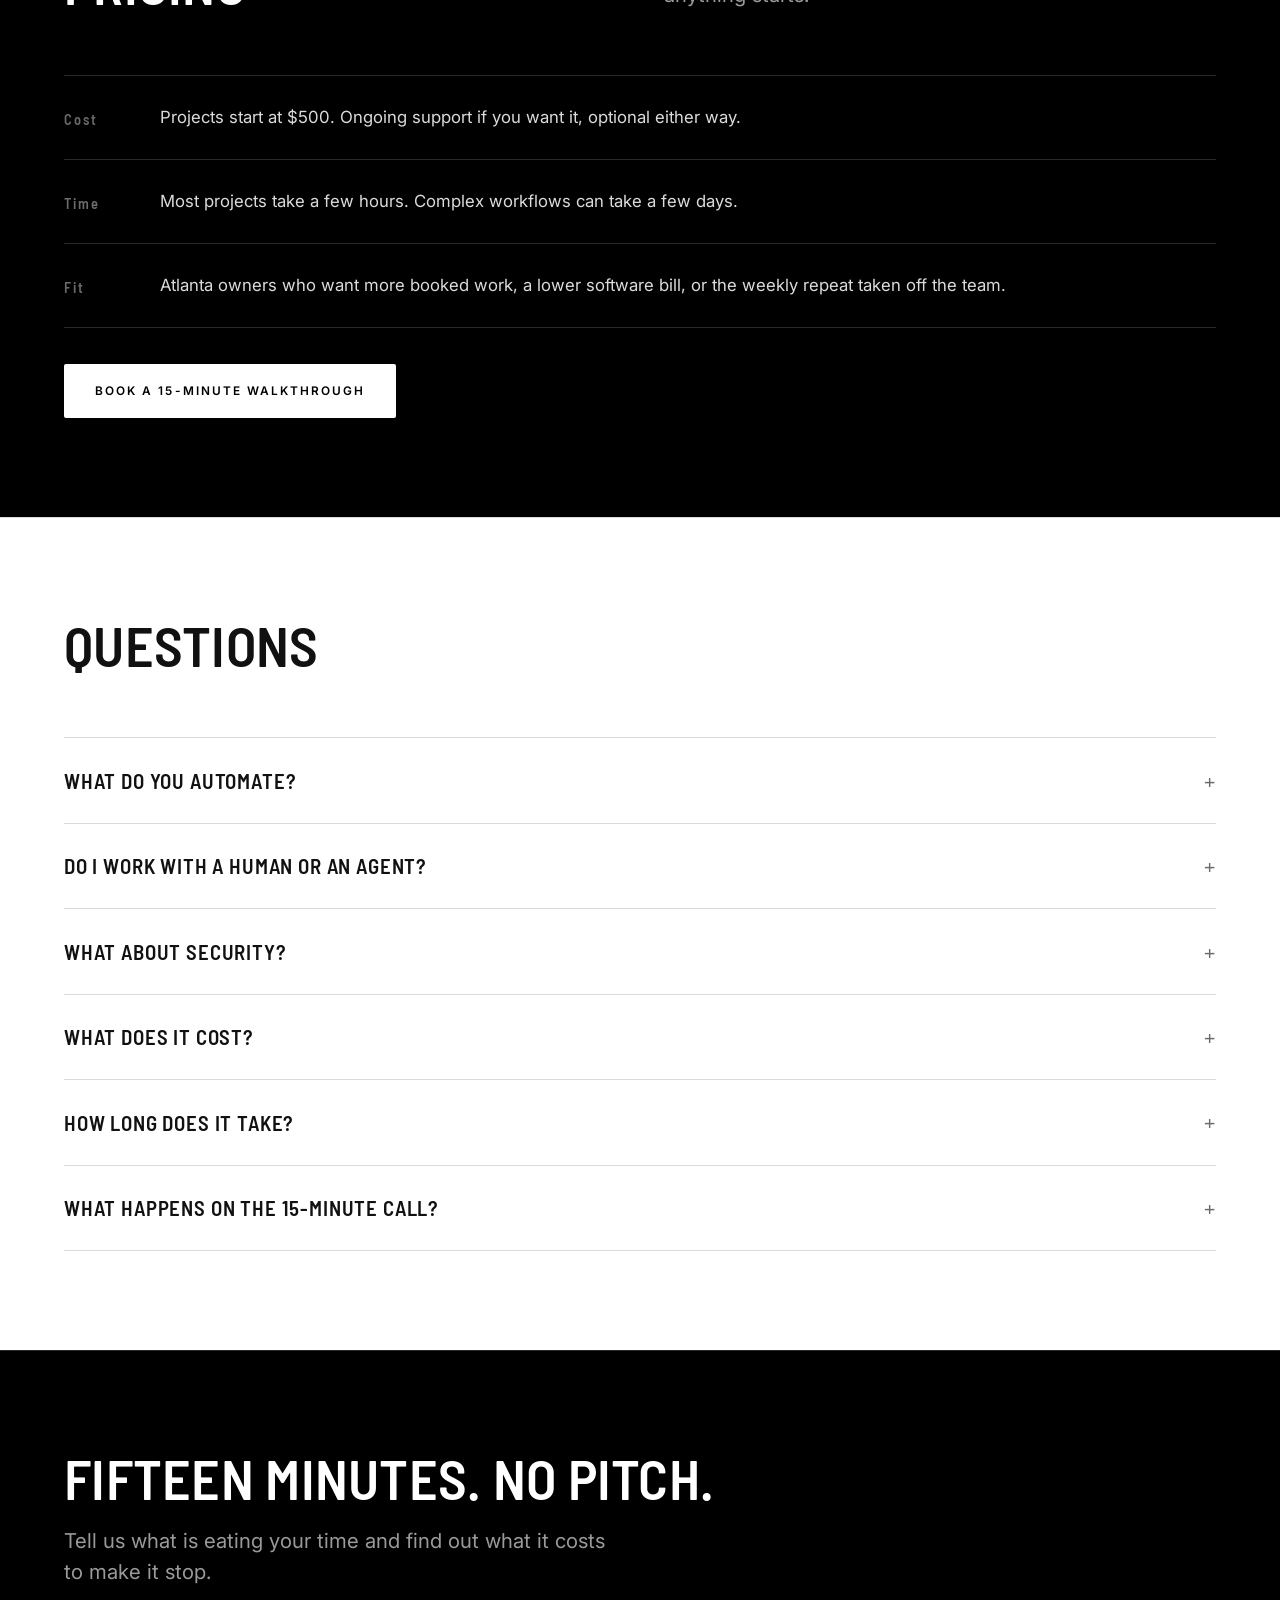
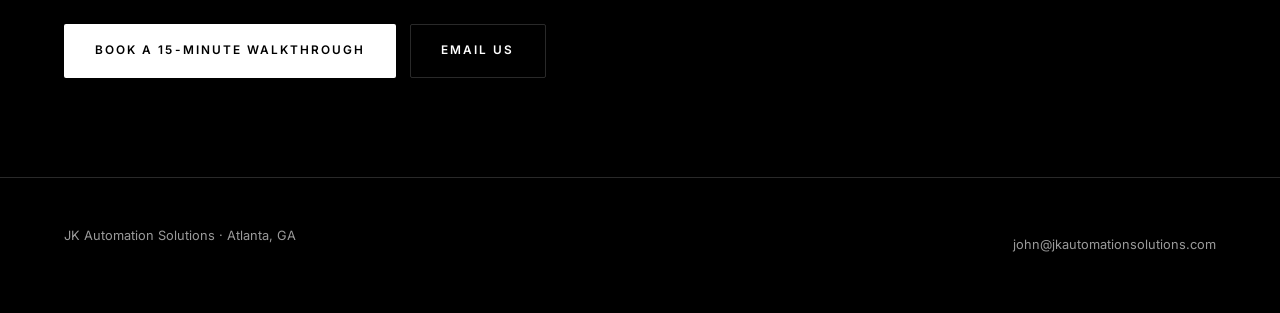
==== commit 303822ee: "Name the jobs that raise sales or cut cost. The page led with an AI receptionist, so chief of staff," ====
--- a/index.html
+++ b/index.html
@@ -3,20 +3,20 @@
 <head>
   <meta charset="utf-8">
   <meta name="viewport" content="width=device-width, initial-scale=1">
-  <title>AI receptionist for Atlanta small business | JK Automation Solutions</title>
-  <meta name="description" content="Stop missing calls. Set up in a few hours, from $500. Built by a local Atlanta team with 25 years in tech.">
+  <title>Increase sales or cut cost | JK Automation Solutions</title>
+  <meta name="description" content="AI receptionist, chief of staff, CRM workflows, website and growth, or a tool that replaces software. Atlanta. From $500.">
   <meta name="robots" content="index, follow">
   <meta name="theme-color" content="#000000">
   <link rel="canonical" href="https://www.jkautomationsolutions.com/">
   <meta property="og:type" content="website">
   <meta property="og:site_name" content="JK Automation Solutions">
-  <meta property="og:title" content="AI receptionist for Atlanta small business | JK Automation Solutions">
-  <meta property="og:description" content="Stop missing calls. Set up in a few hours, from $500. Built by a local Atlanta team with 25 years in tech.">
+  <meta property="og:title" content="Increase sales or cut cost | JK Automation Solutions">
+  <meta property="og:description" content="AI receptionist, chief of staff, CRM workflows, website and growth, or a tool that replaces software. Atlanta. From $500.">
   <meta property="og:url" content="https://www.jkautomationsolutions.com/">
   <meta property="og:image" content="https://www.jkautomationsolutions.com/og-lockup.png">
   <meta name="twitter:card" content="summary_large_image">
-  <meta name="twitter:title" content="AI receptionist for Atlanta small business | JK Automation Solutions">
-  <meta name="twitter:description" content="Stop missing calls. Set up in a few hours, from $500. Built by a local Atlanta team with 25 years in tech.">
+  <meta name="twitter:title" content="Increase sales or cut cost | JK Automation Solutions">
+  <meta name="twitter:description" content="AI receptionist, chief of staff, CRM workflows, website and growth, or a tool that replaces software. Atlanta. From $500.">
   <meta name="twitter:image" content="https://www.jkautomationsolutions.com/og-lockup.png">
   <link rel="icon" href="/jkas.svg">
   <link rel="preconnect" href="https://fonts.googleapis.com">
@@ -30,7 +30,7 @@
     "name": "JK Automation Solutions",
     "url": "https://www.jkautomationsolutions.com/",
     "email": "john@jkautomationsolutions.com",
-    "description": "AI receptionist and workflow automation for Atlanta small business. Projects start at $500.",
+    "description": "Automation for Atlanta small business that raises sales or cuts cost. AI receptionist, chief of staff, CRM workflows, growth, and tools that replace software. Projects start at $500.",
     "areaServed": { "@type": "City", "name": "Atlanta" },
     "potentialAction": {
       "@type": "ReserveAction",
@@ -74,9 +74,9 @@
 
     <section class="hero">
       <div class="wrap">
-        <p class="eyebrow">Atlanta &middot; AI automation</p>
-        <h1>AI receptionist for Atlanta small business</h1>
-        <p class="lede">Stop missing calls. Set up in a few hours, from $500. Built by a local Atlanta team with 25 years in tech.</p>
+        <p class="eyebrow">Atlanta &middot; small business</p>
+        <h1>Increase sales or cut cost</h1>
+        <p class="lede">AI receptionist, chief of staff, CRM workflows, website and growth, or a tool that replaces software you already pay for. Most jobs take a few hours. From $500.</p>
         <p class="actions">
           <a class="btn btn-solid" data-track="book_walkthrough" data-placement="hero" href="/book/">Book a 15-minute walkthrough</a>
           <a class="btn btn-ghost" data-track="email_john" data-placement="hero" href="mailto:john@jkautomationsolutions.com">Email us</a>
@@ -103,27 +103,43 @@
       <div class="wrap">
         <div class="section-head">
           <h2>What you get</h2>
-          <p class="lede">Practical tools that fit the way you already work. No platform to learn, no long rollout.</p>
-        </div>
+          <p class="lede">Every job has to bring in sales or take out cost. Practical tools that fit the way you already work.</p>
+        </div>
+        <p class="group-label">More sales</p>
         <ul class="items">
           <li>
             <span class="num">01</span>
-            <p class="body">An AI receptionist that answers calls, books appointments, and handles your common questions. Simple, but effective.</p>
+            <p class="body">An AI receptionist that answers calls, books appointments, and handles the questions you get every day. The calls you miss are the jobs you don't book.</p>
           </li>
           <li>
             <span class="num">02</span>
-            <p class="body">Calendar management automation, so scheduling stops eating your day.</p>
+            <p class="body">A chief of staff for the repeat work. Calendar, follow-ups, and the tasks that slip while you are with a customer, so those hours go back to sales.</p>
           </li>
           <li>
             <span class="num">03</span>
-            <p class="body">Automated follow-ups with vendors and contractors.</p>
+            <p class="body">CRM workflow automation in the system you already use. A lead gets a follow-up. A job moves to the next step without someone having to remember.</p>
           </li>
           <li>
             <span class="num">04</span>
-            <p class="body">Research workflows for rental companies and legal representation.</p>
+            <p class="body">Website and growth. The site and the follow-up around it, built so more of the right customers reach you and more of them book.</p>
           </li>
           <li>
             <span class="num">05</span>
+            <p class="body">Research workflows for rental companies and legal representation. The digging gets done. The hours go back to work that pays.</p>
+          </li>
+        </ul>
+        <p class="group-label">Lower cost</p>
+        <ul class="items">
+          <li>
+            <span class="num">06</span>
+            <p class="body">Calendar automation, so scheduling stops eating a day you could have spent on paid work.</p>
+          </li>
+          <li>
+            <span class="num">07</span>
+            <p class="body">Automated follow-ups with vendors and contractors, instead of someone on your team chasing them.</p>
+          </li>
+          <li>
+            <span class="num">08</span>
             <p class="body">Custom tools that replace costly third-party software, built for what your business actually does.</p>
           </li>
         </ul>
@@ -132,7 +148,7 @@
 
     <section class="dark">
       <div class="wrap">
-        <p class="eyebrow">Client result</p>
+        <p class="eyebrow">Lower cost</p>
         <div class="figure">
           <span class="figure-num">$2,000</span>
           <div>
@@ -152,7 +168,7 @@
         </div>
         <div class="narrow">
           <p>We are a local Atlanta team with 25 years in tech, including at a large hyperscaler. We build automations for small businesses because we like the work and the results are immediate.</p>
-          <p>Most of our clients are in equine, real estate, finance, and health, but the manual work looks much the same anywhere: calls getting missed, vendors getting chased, the same task repeated every week.</p>
+          <p>Most of our clients are in equine, real estate, finance, and health, but the manual work looks much the same anywhere: calls getting missed, vendors getting chased, a CRM nobody updates, the same task repeated every week.</p>
         </div>
       </div>
     </section>
@@ -174,7 +190,7 @@
           </li>
           <li>
             <span class="num">Fit</span>
-            <p class="body">Atlanta business owners losing calls, chasing vendors, or repeating the same manual work every week.</p>
+            <p class="body">Atlanta owners who want more booked work, a lower software bill, or the weekly repeat taken off the team.</p>
           </li>
         </ul>
         <p class="actions">
@@ -188,6 +204,11 @@
         <div class="section-head">
           <h2>Questions</h2>
         </div>
+
+        <details class="faq-item">
+          <summary>What do you automate?</summary>
+          <p>Jobs that raise sales or cut cost. An AI receptionist, a chief of staff, CRM workflows, website and growth, and simple tools that replace software you are already paying for.</p>
+        </details>
 
         <details class="faq-item">
           <summary>Do I work with a human or an agent?</summary>
--- a/styles.css
+++ b/styles.css
@@ -288,6 +288,20 @@
   .section-head .lede { margin: 0; }
 }
 
+/* ---------- Outcome groups ---------- */
+
+.group-label {
+  font-family: "Barlow Semi Condensed", Inter, sans-serif;
+  font-size: 0.85rem;
+  font-weight: 600;
+  letter-spacing: 0.18em;
+  text-transform: uppercase;
+  color: var(--grey);
+  margin: 2.75rem 0 0;
+}
+
+.group-label:first-of-type { margin-top: 0; }
+
 /* ---------- Numbered list ---------- */
 
 .items {
